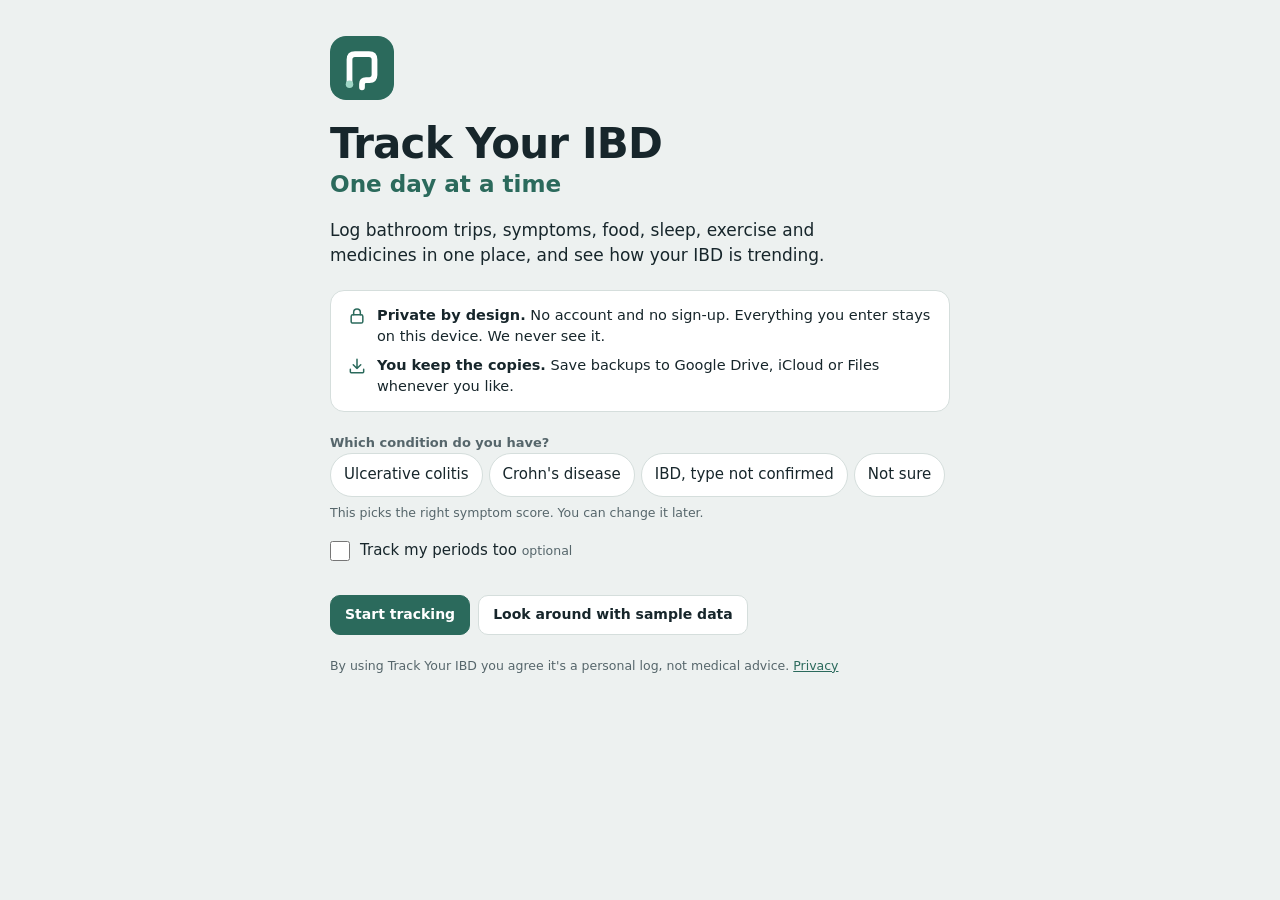
==== index.html @ 13ce5273 "Track Your IBD: private, local-only IBD tracking web app Log bathroom trips, symptoms, food (carbs, " ====
<!doctype html>
<html lang="en">
<head>
<meta charset="utf-8">
<meta name="viewport" content="width=device-width, initial-scale=1, viewport-fit=cover">
<title>Track Your IBD</title>
<meta name="description" content="Track your IBD: symptoms, bathroom trips, food, sleep, exercise and medicines. Free, no sign-up, and your data stays on your device.">
<meta name="theme-color" content="#EDF1F0" media="(prefers-color-scheme: light)">
<meta name="theme-color" content="#0E1517" media="(prefers-color-scheme: dark)">
<meta name="apple-mobile-web-app-capable" content="yes">
<meta name="mobile-web-app-capable" content="yes">
<meta name="apple-mobile-web-app-title" content="Track Your IBD">
<link rel="manifest" href="manifest.webmanifest">
<link rel="icon" href="icons/icon.svg" type="image/svg+xml">
<link rel="icon" href="icons/favicon-32.png" sizes="32x32" type="image/png">
<link rel="apple-touch-icon" href="icons/apple-touch-icon.png">
<link rel="stylesheet" href="styles.css">
</head>
<body>

<svg width="0" height="0" style="position:absolute" aria-hidden="true">
  <symbol id="i-bm" viewBox="0 0 24 24"><rect x="5" y="3" width="6" height="6" rx="1"/><path d="M3.5 9h16c0 4-3.1 7-7 7H10c-3.6 0-6.5-3-6.5-7z"/><path d="M9 16l-.8 5h6.6l-.8-5"/></symbol>
  <symbol id="i-meal" viewBox="0 0 24 24"><path d="M3 11h18a9 9 0 0 1-18 0z"/><path d="M8 7.5c0-1.5 1-1.5 1-3M12 7.5c0-1.5 1-1.5 1-3M16 7.5c0-1.5 1-1.5 1-3"/></symbol>
  <symbol id="i-dose" viewBox="0 0 24 24"><rect x="2.5" y="8" width="19" height="8" rx="4" transform="rotate(-45 12 12)"/><path d="M9.2 9.2l5.6 5.6"/></symbol>
  <symbol id="i-sleep" viewBox="0 0 24 24"><path d="M20 14.5A8 8 0 1 1 9.5 4 6.5 6.5 0 0 0 20 14.5z"/></symbol>
  <symbol id="i-ex" viewBox="0 0 24 24"><path d="M3 12h4l2.5-6 5 12 2.5-6h4"/></symbol>
  <symbol id="i-checkin" viewBox="0 0 24 24"><rect x="5" y="4" width="14" height="17" rx="2"/><path d="M9 4V3h6v1"/><path d="M9 12.5l2 2 4-4.5"/></symbol>
  <symbol id="i-nap" viewBox="0 0 24 24"><path d="M20 14.5A8 8 0 1 1 9.5 4 6.5 6.5 0 0 0 20 14.5z"/></symbol>
  <symbol id="i-water" viewBox="0 0 24 24"><path d="M12 3s6 6.3 6 11a6 6 0 0 1-12 0c0-4.7 6-11 6-11z"/></symbol>
  <symbol id="i-today" viewBox="0 0 24 24"><circle cx="12" cy="12" r="4"/><path d="M12 2v2M12 20v2M4.9 4.9l1.4 1.4M17.7 17.7l1.4 1.4M2 12h2M20 12h2M4.9 19.1l1.4-1.4M17.7 6.3l1.4-1.4"/></symbol>
  <symbol id="i-cal" viewBox="0 0 24 24"><rect x="3.5" y="5" width="17" height="15.5" rx="2"/><path d="M3.5 10h17M8 3v4M16 3v4"/></symbol>
  <symbol id="i-more" viewBox="0 0 24 24"><path d="M4 7h10M18 7h2M4 17h4M12 17h8"/><circle cx="16" cy="7" r="2"/><circle cx="10" cy="17" r="2"/></symbol>
  <symbol id="i-left" viewBox="0 0 24 24"><path d="M15 5l-7 7 7 7"/></symbol>
  <symbol id="i-right" viewBox="0 0 24 24"><path d="M9 5l7 7-7 7"/></symbol>
  <symbol id="i-plus" viewBox="0 0 24 24"><path d="M12 5v14M5 12h14"/></symbol>
  <symbol id="i-minus" viewBox="0 0 24 24"><path d="M5 12h14"/></symbol>
  <symbol id="i-x" viewBox="0 0 24 24"><path d="M6 6l12 12M18 6L6 18"/></symbol>
  <symbol id="i-ok" viewBox="0 0 24 24"><path d="M5 12.5l4.5 4.5L19 7.5"/></symbol>
  <symbol id="i-trend" viewBox="0 0 24 24"><path d="M3 20h18"/><path d="M4 16l5-6 4 3 7-8"/><path d="M15 5h5v5"/></symbol>
  <symbol id="i-lock" viewBox="0 0 24 24"><rect x="5" y="10.5" width="14" height="10" rx="2"/><path d="M8 10.5V7.5a4 4 0 0 1 8 0v3"/></symbol>
  <symbol id="i-save" viewBox="0 0 24 24"><path d="M12 4v11M7.5 10.5L12 15l4.5-4.5"/><path d="M4 16v3a1 1 0 0 0 1 1h14a1 1 0 0 0 1-1v-3"/></symbol>
  <symbol id="i-period" viewBox="0 0 24 24"><path d="M12 3s6 6.3 6 11a6 6 0 0 1-12 0c0-4.7 6-11 6-11z"/><path d="M9 14.5a3 3 0 0 0 3 3"/></symbol>
  <symbol id="i-dots" viewBox="0 0 24 24"><circle cx="5" cy="12" r="1.4" fill="currentColor"/><circle cx="12" cy="12" r="1.4" fill="currentColor"/><circle cx="19" cy="12" r="1.4" fill="currentColor"/></symbol>
</svg>

<div class="app">
  <nav class="nav" id="nav" aria-label="Sections">
    <div class="brand">Track Your IBD<small>Symptoms, food, sleep &amp; meds</small></div>
    <button type="button" data-act="tab" data-tab="today"><svg class="ic" aria-hidden="true"><use href="#i-today"/></svg>Today</button>
    <button type="button" data-act="tab" data-tab="trends"><svg class="ic" aria-hidden="true"><use href="#i-trend"/></svg>Trends</button>
    <button type="button" data-act="tab" data-tab="history"><svg class="ic" aria-hidden="true"><use href="#i-cal"/></svg>History</button>
    <button type="button" data-act="tab" data-tab="meds"><svg class="ic" aria-hidden="true"><use href="#i-dose"/></svg>Meds</button>
    <button type="button" data-act="tab" data-tab="more"><svg class="ic" aria-hidden="true"><use href="#i-more"/></svg>More</button>
  </nav>
  <main id="main"><p class="loading">Loading…</p></main>
</div>
<div id="sheet" hidden></div>
<div id="toast" role="status" aria-live="polite" hidden></div>
<div id="tip" hidden></div>
<script src="app.js"></script>
</body>
</html>
---- styles.css ----
*, *::before, *::after { box-sizing: border-box; }
[hidden] { display: none !important; }
:root {
  --bg: #EDF1F0;
  --surface: #FFFFFF;
  --surface-2: #F4F7F6;
  --ink: #17262B;
  --muted: #56666B;
  --line: #D5DEDC;
  --accent: #2B6A5C;
  --accent-ink: #FFFFFF;
  --accent-soft: #DCEBE6;
  --blood: #B3372F;
  --blood-soft: #F7E0DC;
  --warn: #8F5B0E;
  --warn-soft: #F6E7CC;
  --good: #2A6F45;
  --good-soft: #DCEEE2;
  --c-bm: #8A5A3C;
  --c-meal: #A86F12;
  --c-med: #2B6A5C;
  --c-sleep: #4A4E8C;
  --c-ex: #2F6F9C;
  --c-check: #7A4E86;
  --c-water: #2F6F9C;
  --night-soft: #E4E5F3;
  --lvl-0: #E8A597; --lvl-ink-0: #17262B;
  --lvl-1: #D6705F; --lvl-ink-1: #17262B;
  --lvl-2: #B8453F; --lvl-ink-2: #FFFFFF;
  --lvl-3: #86262F; --lvl-ink-3: #FFFFFF;
  --scrim: rgba(12, 22, 25, .45);
  --shadow: 0 1px 2px rgba(23, 38, 43, .06), 0 10px 30px rgba(23, 38, 43, .12);
  --font-ui: system-ui, -apple-system, "Segoe UI", Roboto, "Helvetica Neue", Arial, sans-serif;
  --font-display: ui-rounded, "SF Pro Rounded", system-ui, -apple-system, "Segoe UI", Roboto, sans-serif;
  --font-mono: ui-monospace, "SF Mono", Menlo, "Roboto Mono", Consolas, monospace;
  --gutter: 16px;
}
@media (prefers-color-scheme: dark) {
  :root:not([data-theme="light"]) {
    color-scheme: dark;
    --bg: #0E1517; --surface: #152025; --surface-2: #1B282D; --ink: #E3EBEA; --muted: #97A8AA; --line: #273A3F;
    --accent: #74C3AE; --accent-ink: #0E1517; --accent-soft: #1C3832;
    --blood: #EE8579; --blood-soft: #3A2224; --warn: #E6B062; --warn-soft: #3A2E1A; --good: #7CC795; --good-soft: #1C3326;
    --c-bm: #D29C78; --c-meal: #E2B25A; --c-med: #74C3AE; --c-sleep: #A5A9EC; --c-ex: #7DB9E0; --c-check: #C79ED3; --c-water: #7DB9E0;
    --night-soft: #23263F;
    --lvl-0: #824046; --lvl-ink-0: #FFFFFF; --lvl-1: #AE4F4E; --lvl-ink-1: #FFFFFF;
    --lvl-2: #DB6D60; --lvl-ink-2: #10191C; --lvl-3: #F7A38D; --lvl-ink-3: #10191C;
    --scrim: rgba(0, 0, 0, .6);
    --shadow: 0 1px 2px rgba(0, 0, 0, .3), 0 12px 32px rgba(0, 0, 0, .45);
  }
}
:root[data-theme="dark"] {
  color-scheme: dark;
  --bg: #0E1517; --surface: #152025; --surface-2: #1B282D; --ink: #E3EBEA; --muted: #97A8AA; --line: #273A3F;
  --accent: #74C3AE; --accent-ink: #0E1517; --accent-soft: #1C3832;
  --blood: #EE8579; --blood-soft: #3A2224; --warn: #E6B062; --warn-soft: #3A2E1A; --good: #7CC795; --good-soft: #1C3326;
  --c-bm: #D29C78; --c-meal: #E2B25A; --c-med: #74C3AE; --c-sleep: #A5A9EC; --c-ex: #7DB9E0; --c-check: #C79ED3; --c-water: #7DB9E0;
  --night-soft: #23263F;
  --lvl-0: #824046; --lvl-ink-0: #FFFFFF; --lvl-1: #AE4F4E; --lvl-ink-1: #FFFFFF;
  --lvl-2: #DB6D60; --lvl-ink-2: #10191C; --lvl-3: #F7A38D; --lvl-ink-3: #10191C;
  --scrim: rgba(0, 0, 0, .6);
  --shadow: 0 1px 2px rgba(0, 0, 0, .3), 0 12px 32px rgba(0, 0, 0, .45);
}

html { -webkit-text-size-adjust: 100%; }
body { margin: 0; padding-top: env(safe-area-inset-top, 0px); background: var(--bg); color: var(--ink); font-family: var(--font-ui); font-size: 15px; line-height: 1.45; -webkit-font-smoothing: antialiased; }
body.sheet-open { overflow: hidden; }
button, input, select, textarea { font: inherit; color: inherit; }
button { cursor: pointer; }
h1, h2, h3 { margin: 0; text-wrap: balance; }
p { margin: 0; }
:focus-visible { outline: 2px solid var(--accent); outline-offset: 2px; }
.ic { width: 20px; height: 20px; flex: none; stroke: currentColor; fill: none; stroke-width: 1.8; stroke-linecap: round; stroke-linejoin: round; }
.muted { color: var(--muted); }
.mono { font-family: var(--font-mono); font-variant-numeric: tabular-nums; }
.grow { flex: 1; min-width: 0; }
.eyebrow { display: block; font-size: 11.5px; font-weight: 700; letter-spacing: .08em; text-transform: uppercase; color: var(--muted); }
.empty { color: var(--muted); }

/* shell */
.app { display: grid; min-height: 100%; }
.nav { position: fixed; left: 0; right: 0; bottom: 0; z-index: 30; display: grid; grid-template-columns: repeat(4, 1fr); gap: 4px; background: var(--surface); border-top: 1px solid var(--line); padding: 6px 8px calc(6px + env(safe-area-inset-bottom, 0px)); }
.nav .brand { display: none; }
.nav button { display: flex; flex-direction: column; align-items: center; gap: 2px; padding: 6px 4px; border: 0; background: none; color: var(--muted); font-size: 12px; font-weight: 600; border-radius: 10px; }
.nav button[aria-current="page"] { color: var(--accent); }
.nav button .ic { width: 22px; height: 22px; }
main { width: 100%; max-width: 1180px; margin-inline: auto; padding-inline: var(--gutter); padding-block: 0 120px; min-width: 0; }
@media (min-width: 960px) {
  :root { --gutter: 32px; }
  .app { grid-template-columns: 228px minmax(0, 1fr); }
  .nav { position: sticky; top: 0; left: auto; right: auto; bottom: auto; align-self: start; height: 100vh; height: 100dvh; display: flex; flex-direction: column; gap: 4px; padding: 22px 14px; border-top: 0; border-right: 1px solid var(--line); }
  .nav .brand { display: block; font-family: var(--font-display); font-size: 21px; font-weight: 700; letter-spacing: -.01em; padding: 0 12px 18px; }
  .nav .brand small { display: block; font-family: var(--font-ui); font-size: 12.5px; font-weight: 500; color: var(--muted); letter-spacing: 0; }
  .nav button { flex-direction: row; gap: 12px; font-size: 15px; padding: 10px 12px; justify-content: flex-start; color: var(--ink); }
  .nav button[aria-current="page"] { background: var(--accent-soft); color: var(--ink); }
  .nav button[aria-current="page"] .ic { color: var(--accent); }
  main { padding-block: 0 56px; }
}

/* day bar */
.daybar { position: sticky; top: env(safe-area-inset-top, 0px); z-index: 20; display: flex; align-items: center; gap: 6px; margin-inline: calc(-1 * var(--gutter)); padding: 10px var(--gutter); background: var(--bg); }
.daybar .title { flex: 1; min-width: 0; text-align: center; }
.daybar h1 { font-family: var(--font-display); font-size: clamp(19px, 5vw, 26px); font-weight: 700; letter-spacing: -.015em; line-height: 1.15; }
.pagehead { display: flex; align-items: center; gap: 12px; flex-wrap: wrap; padding-block: 16px 12px; }
.pagehead h1 { font-family: var(--font-display); font-size: clamp(22px, 5vw, 28px); font-weight: 700; letter-spacing: -.015em; flex: 1; }
.sync { display: inline-flex; align-items: center; gap: 6px; font-size: 12px; font-weight: 600; color: var(--muted); white-space: nowrap; }
.sync::before { content: ""; width: 8px; height: 8px; border-radius: 50%; background: var(--good); }
.sync.saving::before { background: var(--warn); }
.sync.local::before, .sync.sample::before { background: var(--c-sleep); }
.sync.off::before { background: var(--blood); }

/* buttons */
.btn { display: inline-flex; align-items: center; justify-content: center; gap: 6px; min-height: 40px; padding: 8px 14px; border-radius: 10px; border: 1px solid var(--line); background: var(--surface); font-weight: 600; font-size: 14px; white-space: nowrap; text-decoration: none; }
.btn:hover { border-color: var(--muted); }
.btn.primary { background: var(--accent); border-color: var(--accent); color: var(--accent-ink); }
.btn.primary:hover { filter: brightness(1.06); }
.btn.small { min-height: 32px; padding: 4px 12px; font-size: 13px; border-radius: 8px; }
.btn.ghost { background: transparent; }
.btn.danger { color: var(--blood); }
.btn.armed { background: var(--blood); border-color: var(--blood); color: #fff; }
.btn .ic { width: 18px; height: 18px; }
.icon-btn { display: inline-grid; place-items: center; width: 40px; height: 40px; flex: none; border-radius: 10px; border: 1px solid transparent; background: transparent; color: var(--ink); }
.icon-btn:hover { background: var(--surface-2); }
.icon-btn:disabled { opacity: .3; cursor: default; background: transparent; }
.icon-btn.bordered { border-color: var(--line); background: var(--surface); }
.icon-btn.small { width: 32px; height: 32px; }
.btns { display: flex; gap: 8px; flex-wrap: wrap; align-items: center; }

/* banners */
.banner { display: flex; align-items: center; gap: 10px 14px; flex-wrap: wrap; padding: 10px 14px; border-radius: 12px; background: var(--night-soft); font-size: 14px; margin-block: 4px 8px; }
.banner.warn { background: var(--warn-soft); }
.banner p { flex: 1; min-width: 200px; }

/* today layout */
.today { display: grid; gap: 16px; padding-top: 4px; }
.col { display: grid; gap: 16px; min-width: 0; align-content: start; }
@media (min-width: 1100px) { .today { grid-template-columns: minmax(0, 1fr) minmax(0, 1fr); align-items: start; gap: 20px; } }
.card { background: var(--surface); border: 1px solid var(--line); border-radius: 16px; padding: 14px 16px; min-width: 0; }
.card-head { display: flex; flex-wrap: wrap; align-items: baseline; justify-content: space-between; gap: 2px 12px; margin-bottom: 10px; }
.card h2, .section-title { font-family: var(--font-display); font-size: 18px; font-weight: 650; letter-spacing: -.01em; }
.card-foot { display: flex; gap: 8px; flex-wrap: wrap; margin-top: 10px; }

/* activity */
.activity { background: var(--surface); border: 1px solid var(--line); border-radius: 16px; padding: 16px; }
.act-top { display: flex; align-items: flex-end; justify-content: space-between; gap: 8px 16px; flex-wrap: wrap; }
.act-row { display: flex; align-items: center; gap: 12px; margin-top: 4px; }
.act-score { font-family: var(--font-display); font-size: 46px; font-weight: 700; line-height: 1; font-variant-numeric: tabular-nums; letter-spacing: -.02em; }
.act-scale { font-size: 13px; color: var(--muted); }
.act-note { font-size: 13px; color: var(--muted); max-width: 30ch; }
.act-empty { margin-top: 6px; color: var(--muted); max-width: 46ch; }
.band { display: inline-flex; align-items: center; padding: 3px 10px; border-radius: 999px; font-size: 13px; font-weight: 700; }
.b0 { background: var(--lvl-0); color: var(--lvl-ink-0); }
.b1 { background: var(--lvl-1); color: var(--lvl-ink-1); }
.b2 { background: var(--lvl-2); color: var(--lvl-ink-2); }
.b3 { background: var(--lvl-3); color: var(--lvl-ink-3); }
.gauge { position: relative; display: flex; gap: 2px; height: 8px; margin-top: 16px; }
.gauge span { border-radius: 4px; }
.gauge .g0 { background: var(--lvl-0); } .gauge .g1 { background: var(--lvl-1); } .gauge .g2 { background: var(--lvl-2); } .gauge .g3 { background: var(--lvl-3); }
.gauge .mark { position: absolute; top: -5px; width: 4px; height: 18px; border-radius: 2px; background: var(--ink); box-shadow: 0 0 0 2px var(--surface); }
.gauge-l { display: flex; gap: 2px; margin-top: 6px; font-size: 11.5px; color: var(--muted); }
.gauge-l span { min-width: 0; overflow: hidden; text-overflow: ellipsis; white-space: nowrap; }
.facts { display: flex; flex-wrap: wrap; gap: 6px; margin-top: 12px; }
.fact { display: inline-flex; align-items: center; gap: 5px; font-size: 13px; padding: 3px 10px; border-radius: 999px; background: var(--surface-2); border: 1px solid var(--line); }
.fact.blood { color: var(--blood); background: var(--blood-soft); border-color: transparent; font-weight: 600; }
.fact.warn { color: var(--warn); background: var(--warn-soft); border-color: transparent; }

/* quick log */
.quick { display: grid; grid-template-columns: repeat(3, minmax(0, 1fr)); gap: 10px; }
.qbtn { display: flex; flex-direction: column; align-items: flex-start; gap: 4px; padding: 12px; min-height: 88px; min-width: 0; background: var(--surface); border: 1px solid var(--line); border-radius: 14px; text-align: left; }
.qbtn:hover { border-color: var(--k); }
.qbtn .ic { width: 24px; height: 24px; color: var(--k); margin-bottom: 4px; }
.qbtn strong { font-size: 15px; line-height: 1.2; }
.qbtn small { color: var(--muted); font-size: 12.5px; line-height: 1.25; }
.k-bm { --k: var(--c-bm); } .k-meal { --k: var(--c-meal); } .k-dose { --k: var(--c-med); } .k-sleep { --k: var(--c-sleep); } .k-ex { --k: var(--c-ex); } .k-checkin { --k: var(--c-check); } .k-nap { --k: var(--c-sleep); } .k-water { --k: var(--c-water); }

/* water */
.water-row { display: flex; align-items: center; gap: 12px; }
.water-row > .ic { width: 26px; height: 26px; color: var(--c-water); }
.pips { display: flex; flex-wrap: wrap; gap: 4px; margin-top: 6px; }
.pips i { width: 16px; height: 8px; border-radius: 4px; background: var(--surface-2); border: 1px solid var(--line); }
.pips i.on { background: var(--c-water); border-color: var(--c-water); }

/* doses */
.slot { border-top: 1px solid var(--line); padding-block: 10px; }
.slot:first-of-type { border-top: 0; padding-top: 0; }
.slot-head { display: flex; align-items: center; justify-content: space-between; gap: 8px; margin-bottom: 4px; min-height: 32px; }
.slot-time { font-family: var(--font-mono); font-size: 13px; font-weight: 600; color: var(--muted); }
.slot-time.late { color: var(--warn); }
.dose-list { list-style: none; margin: 0; padding: 0; display: grid; gap: 2px; }
.dose-row { display: flex; align-items: center; gap: 10px; padding-block: 6px; }
.dose-main { flex: 1; min-width: 0; display: flex; flex-direction: column; }
.dose-name { font-weight: 600; }
.dose-amt, .dose-note { font-size: 13px; color: var(--muted); }
.dose-note { font-style: italic; }
.dose-act { display: flex; align-items: center; gap: 4px; flex: none; }
.kind { font-size: 10.5px; font-weight: 700; letter-spacing: .06em; text-transform: uppercase; color: var(--muted); border: 1px solid var(--line); border-radius: 6px; padding: 1px 5px; margin-left: 4px; vertical-align: 2px; }
.status { display: inline-flex; align-items: center; gap: 4px; padding: 5px 10px; border-radius: 999px; font-size: 13px; font-weight: 600; border: 0; background: var(--good-soft); color: var(--good); font-family: var(--font-ui); }
.status .ic { width: 15px; height: 15px; stroke-width: 2.4; }
.status.skipped { background: var(--surface-2); color: var(--muted); }
.extra-doses { border-top: 1px solid var(--line); padding-top: 10px; margin-top: 4px; }

/* sleep */
.sleep-stats { display: grid; grid-template-columns: repeat(4, minmax(0, 1fr)); gap: 10px; }
.sleep-stats div { min-width: 0; }
.sleep-stats .lbl { display: block; }
.sleep-stats b { display: block; font-family: var(--font-display); font-size: 20px; font-weight: 700; line-height: 1.2; font-variant-numeric: tabular-nums; }
.sleep-stats b.mono { font-family: var(--font-mono); font-size: 14px; font-weight: 600; padding-top: 4px; }
.sleep-stats small { font-size: 12px; color: var(--muted); }
@media (max-width: 520px) { .sleep-stats { grid-template-columns: repeat(2, minmax(0, 1fr)); } }
.sleep-pend { display: flex; align-items: center; justify-content: space-between; gap: 12px; flex-wrap: wrap; padding: 12px 14px; border-radius: 12px; background: var(--night-soft); }
.tonight { display: flex; align-items: center; justify-content: space-between; gap: 10px; flex-wrap: wrap; margin-top: 12px; padding-top: 12px; border-top: 1px solid var(--line); font-size: 14px; }
.tonight span { display: inline-flex; align-items: center; gap: 8px; }
.naps { display: flex; flex-wrap: wrap; gap: 6px; margin-top: 10px; align-items: center; }

/* timeline */
.tl { list-style: none; margin: 0; padding: 0; position: relative; }
.tl::before { content: ""; position: absolute; left: 91px; top: 14px; bottom: 14px; width: 2px; background: var(--line); border-radius: 1px; }
.tl-item { position: relative; display: grid; grid-template-columns: 74px 12px minmax(0, 1fr); gap: 10px; align-items: start; width: 100%; padding: 9px 6px; border: 0; background: none; text-align: left; border-radius: 10px; }
.tl-item:hover { background: var(--surface-2); }
.tl-item time { font-family: var(--font-mono); font-size: 13px; color: var(--muted); padding-top: 1px; font-variant-numeric: tabular-nums; white-space: nowrap; }
.tl-dot { width: 12px; height: 12px; border-radius: 50%; background: var(--k); margin-top: 4px; box-shadow: 0 0 0 3px var(--surface); }
.tl-main { min-width: 0; }
.tl-main strong { display: block; font-weight: 600; }
.tl-sub { display: block; font-size: 13px; color: var(--muted); overflow-wrap: anywhere; }
.tl-sub .bl { color: var(--blood); font-weight: 600; }

/* sheets */
#sheet { position: fixed; inset: 0; z-index: 50; display: grid; align-items: end; }
.scrim { position: absolute; inset: 0; background: var(--scrim); }
.sheet { position: relative; display: flex; flex-direction: column; width: 100%; max-height: 92vh; max-height: 92dvh; background: var(--surface); border-radius: 20px 20px 0 0; box-shadow: var(--shadow); outline: none; animation: sheet-up .2s ease-out; }
@keyframes sheet-up { from { transform: translateY(16px); opacity: .6; } to { transform: none; opacity: 1; } }
.sheet-head { display: flex; align-items: center; justify-content: space-between; gap: 12px; padding: 14px 12px 6px 18px; }
.sheet-head h2 { font-family: var(--font-display); font-size: 20px; font-weight: 700; letter-spacing: -.01em; }
.sheet-body { overflow: auto; overscroll-behavior: contain; padding: 6px 18px 18px; display: grid; gap: 18px; }
.sheet-foot { display: flex; align-items: center; gap: 8px; padding: 12px 18px calc(12px + env(safe-area-inset-bottom, 0px)); border-top: 1px solid var(--line); }
@media (min-width: 700px) {
  #sheet { align-items: center; justify-items: center; padding: 24px; }
  .sheet { width: min(620px, 100%); max-height: 88vh; border-radius: 20px; }
}
@media (prefers-reduced-motion: reduce) { .sheet { animation: none; } * { scroll-behavior: auto !important; } }

/* form controls */
.field { display: grid; gap: 7px; border: 0; margin: 0; padding: 0; min-width: 0; }
.lbl { font-size: 13px; font-weight: 600; color: var(--muted); padding: 0; }
.lbl .hint { font-weight: 400; }
.hint { font-size: 12.5px; color: var(--muted); }
input[type="text"], input[type="number"], input[type="time"], input[type="date"], select, textarea { width: 100%; min-width: 0; min-height: 44px; padding: 8px 12px; border: 1px solid var(--line); border-radius: 10px; background: var(--surface-2); font-size: 16px; }
input:focus, select:focus, textarea:focus { outline: 2px solid var(--accent); outline-offset: 0; border-color: var(--accent); }
.row2 { display: grid; grid-template-columns: repeat(2, minmax(0, 1fr)); gap: 12px; align-items: end; }
.row3 { display: grid; grid-template-columns: repeat(3, minmax(0, 1fr)); gap: 12px; align-items: end; }
@media (max-width: 460px) { .row3 { grid-template-columns: repeat(2, minmax(0, 1fr)); } }
.inline { display: flex; gap: 8px; }
.seg, .chips { display: flex; flex-wrap: wrap; gap: 6px; }
.seg label, .chips label, .bristol label { position: relative; }
.seg input, .chips input, .bristol input { position: absolute; opacity: 0; width: 1px; height: 1px; pointer-events: none; }
.seg span, .chips span { display: inline-flex; align-items: center; min-height: 38px; padding: 6px 13px; border-radius: 999px; border: 1px solid var(--line); background: var(--surface); font-size: 14px; cursor: pointer; user-select: none; }
.seg label:hover span, .chips label:hover span { border-color: var(--muted); }
.seg input:checked + span { background: var(--accent); border-color: var(--accent); color: var(--accent-ink); font-weight: 600; }
.chips input:checked + span { background: var(--accent-soft); border-color: var(--accent); font-weight: 600; }
.seg.blood label:not(:first-child) input:checked + span { background: var(--blood); border-color: var(--blood); color: #fff; }
.seg input:focus-visible + span, .chips input:focus-visible + span, .bristol input:focus-visible + span { outline: 2px solid var(--accent); outline-offset: 2px; }
.bristol { display: grid; grid-template-columns: repeat(auto-fill, minmax(84px, 1fr)); gap: 6px; }
.bristol span { display: flex; flex-direction: column; gap: 2px; height: 100%; min-height: 66px; padding: 7px 9px; border: 1px solid var(--line); border-radius: 10px; cursor: pointer; }
.bristol b { font-family: var(--font-display); font-size: 20px; line-height: 1.1; }
.bristol small { font-size: 11.5px; color: var(--muted); line-height: 1.25; }
.bristol input:checked + span { border-color: var(--accent); background: var(--accent-soft); box-shadow: inset 0 0 0 1px var(--accent); }
.toggle { display: flex; align-items: center; gap: 10px; min-height: 44px; cursor: pointer; }
.toggle input { width: 20px; height: 20px; accent-color: var(--accent); flex: none; margin: 0; }
.range { display: flex; align-items: center; gap: 12px; }
.range input { flex: 1; accent-color: var(--accent); min-width: 0; }
.range output { font-family: var(--font-mono); font-weight: 600; min-width: 2.5ch; text-align: right; }
.calc { background: var(--surface-2); border-radius: 10px; padding: 10px 12px; font-size: 14px; }
.calc:empty { display: none; }
.time-row { display: flex; gap: 6px; align-items: center; }
.times { display: grid; gap: 6px; }
.chip-btn { display: inline-flex; align-items: center; min-height: 34px; padding: 5px 12px; border-radius: 999px; border: 1px dashed var(--muted); background: transparent; font-size: 13.5px; }
.chip-btn:hover { border-style: solid; border-color: var(--accent); }
.presets, .favs { display: flex; flex-wrap: wrap; gap: 6px; }
.info-chips { display: flex; flex-wrap: wrap; gap: 6px; }
.sub-note { background: var(--warn-soft); color: var(--ink); padding: 8px 12px; border-radius: 10px; font-size: 13.5px; }

/* history */
.cal-wrap { display: grid; gap: 14px; }
.cal-head { display: flex; align-items: center; gap: 8px; }
.cal-head h2 { flex: 1; text-align: center; font-family: var(--font-display); font-size: 20px; font-weight: 700; }
.cal { display: grid; grid-template-columns: repeat(7, minmax(0, 1fr)); gap: 5px; }
.cal-wd { font-size: 11.5px; text-align: center; color: var(--muted); font-weight: 700; letter-spacing: .04em; }
.cal-cell { position: relative; aspect-ratio: 1 / 1; max-width: 100%; min-width: 0; display: flex; flex-direction: column; justify-content: space-between; align-items: flex-start; padding: 5px 7px; border-radius: 10px; border: 1px solid var(--line); background: var(--surface); color: var(--ink); font-variant-numeric: tabular-nums; }
.cal-cell:hover { border-color: var(--muted); }
.cal-cell.lv0 { background: var(--lvl-0); border-color: transparent; color: var(--lvl-ink-0); }
.cal-cell.lv1 { background: var(--lvl-1); border-color: transparent; color: var(--lvl-ink-1); }
.cal-cell.lv2 { background: var(--lvl-2); border-color: transparent; color: var(--lvl-ink-2); }
.cal-cell.lv3 { background: var(--lvl-3); border-color: transparent; color: var(--lvl-ink-3); }
.cal-cell.is-today { box-shadow: 0 0 0 2px var(--bg), 0 0 0 4px var(--ink); }
.cal-cell.future { opacity: .4; cursor: default; }
.cal-cell.pad { visibility: hidden; }
.cal-d { font-size: 12px; font-weight: 600; }
.cal-s { align-self: flex-end; font-family: var(--font-display); font-size: clamp(15px, 3.4vw, 20px); font-weight: 700; line-height: 1; }
.cal-blood { position: absolute; top: 6px; right: 6px; width: 8px; height: 8px; border-radius: 50%; background: var(--blood); box-shadow: 0 0 0 2px var(--surface); }
.legend { display: flex; flex-wrap: wrap; gap: 8px 14px; font-size: 12.5px; color: var(--muted); align-items: center; }
.legend span { display: inline-flex; align-items: center; gap: 6px; }
.legend i { width: 14px; height: 14px; border-radius: 4px; border: 1px solid var(--line); background: var(--surface); }
.legend i.l0 { background: var(--lvl-0); border: 0; } .legend i.l1 { background: var(--lvl-1); border: 0; } .legend i.l2 { background: var(--lvl-2); border: 0; } .legend i.l3 { background: var(--lvl-3); border: 0; }
.legend i.dot { width: 8px; height: 8px; border-radius: 50%; background: var(--blood); border: 0; }
.hist { display: grid; gap: 18px; }
@media (min-width: 1100px) { .hist { grid-template-columns: minmax(0, 1.15fr) minmax(0, 1fr); align-items: start; } }
.stats { display: grid; grid-template-columns: repeat(auto-fit, minmax(140px, 1fr)); gap: 16px 12px; }
.stat .lbl { display: block; }
.stat b { display: block; font-family: var(--font-display); font-size: 24px; font-weight: 700; line-height: 1.2; font-variant-numeric: tabular-nums; }
.stat small { font-size: 12.5px; color: var(--muted); }
details.about { font-size: 14px; }
details.about summary { cursor: pointer; font-weight: 600; }
details.about table { border-collapse: collapse; margin-top: 10px; font-size: 13px; width: 100%; }
details.about td, details.about th { text-align: left; padding: 5px 8px 5px 0; border-bottom: 1px solid var(--line); vertical-align: top; }
.tbl-wrap { overflow-x: auto; }

/* meds */
.med-grid { display: grid; grid-template-columns: repeat(auto-fill, minmax(min(100%, 320px), 1fr)); gap: 12px; }
.med-card { display: flex; flex-direction: column; gap: 8px; background: var(--surface); border: 1px solid var(--line); border-radius: 16px; padding: 14px 16px; min-width: 0; }
.med-card header { display: flex; align-items: baseline; justify-content: space-between; gap: 10px; }
.med-card h3 { font-size: 17px; font-weight: 700; }
.med-card .tag { font-size: 12px; color: var(--muted); white-space: nowrap; }
.med-line { font-size: 14px; }
.med-line.sub { color: var(--muted); font-size: 13px; }
.med-card footer { display: flex; gap: 6px; flex-wrap: wrap; margin-top: 4px; }
.strip { display: flex; gap: 3px; align-items: center; }
.strip i { width: 14px; height: 14px; border-radius: 4px; background: var(--surface-2); border: 1px solid var(--line); }
.strip i.full { background: var(--accent); border-color: var(--accent); }
.strip i.part { background: linear-gradient(to top, var(--accent) 50%, var(--surface-2) 50%); border-color: var(--accent); }
.strip i.miss { background: var(--warn-soft); border-color: var(--warn); }
.strip i.pend { border: 1.5px dashed var(--accent); background: transparent; }
.strip i.none { opacity: .35; }
.adh { display: flex; align-items: center; gap: 10px; flex-wrap: wrap; font-size: 13px; color: var(--muted); }
.adh b { color: var(--ink); font-variant-numeric: tabular-nums; }
.pill-warn { display: inline-flex; align-items: center; gap: 6px; font-size: 13px; font-weight: 600; color: var(--warn); background: var(--warn-soft); border-radius: 8px; padding: 3px 8px; }
.group-title { font-family: var(--font-display); font-size: 17px; font-weight: 650; margin: 22px 0 10px; }
.stopped-list { list-style: none; margin: 10px 0 0; padding: 0; display: grid; gap: 6px; }
.stopped-list li { display: flex; align-items: center; justify-content: space-between; gap: 10px; padding: 8px 12px; background: var(--surface); border: 1px solid var(--line); border-radius: 10px; }

/* more */
.more { display: grid; gap: 16px; max-width: 760px; }
.more .card p + p { margin-top: 8px; }
.fav-list { list-style: none; margin: 0; padding: 0; display: grid; gap: 4px; }
.fav-list li { display: flex; align-items: center; justify-content: space-between; gap: 10px; padding: 4px 0; border-bottom: 1px solid var(--line); }
.file-btn input { position: absolute; opacity: 0; width: 1px; height: 1px; }

/* toast + tooltip */
#toast { position: fixed; left: 50%; transform: translateX(-50%); bottom: calc(86px + env(safe-area-inset-bottom, 0px)); z-index: 60; display: flex; align-items: center; gap: 14px; max-width: calc(100% - 32px); width: max-content; padding: 10px 14px; border-radius: 12px; background: var(--ink); color: var(--bg); box-shadow: var(--shadow); font-size: 14px; }
#toast button { border: 0; background: none; color: var(--bg); font-weight: 700; text-decoration: underline; padding: 4px; }
@media (min-width: 960px) { #toast { bottom: 24px; left: calc(50% + 114px); } }
#tip { position: fixed; z-index: 70; pointer-events: none; max-width: 240px; padding: 7px 10px; border-radius: 8px; background: var(--ink); color: var(--bg); font-size: 12.5px; line-height: 1.4; white-space: pre-line; box-shadow: var(--shadow); }
.loading { padding: 60px 0; text-align: center; color: var(--muted); }

/* ---------- standalone additions ---------- */
:root {
  --s1: #2a78d6; --s2: #eb6834; --s3: #1baf7a;
  --bar-neutral: #9DB0B4;
  --grid: #E3E9E8;
}
@media (prefers-color-scheme: dark) {
  :root:not([data-theme="light"]) { --s1: #3987e5; --s2: #d95926; --s3: #199e70; --bar-neutral: #53676C; --grid: #22333A; }
}
:root[data-theme="dark"] { --s1: #3987e5; --s2: #d95926; --s3: #199e70; --bar-neutral: #53676C; --grid: #22333A; }

/* keeps scrolled content from showing under the phone's status bar */
body::before { content: ""; position: fixed; top: 0; left: 0; right: 0; height: env(safe-area-inset-top, 0px); background: var(--bg); z-index: 40; }
body.onboarding .nav { display: none; }
body.onboarding .app { grid-template-columns: minmax(0, 1fr); }
.nav { grid-template-columns: repeat(5, 1fr); }
.nav button { font-size: 11.5px; }

/* onboarding */
.welcome { max-width: 620px; margin: 0 auto; padding-block: 36px 40px; display: grid; gap: 22px; }
.welcome .mark { width: 64px; height: 64px; border-radius: 16px; }
.welcome h1 { font-family: var(--font-display); font-size: clamp(30px, 8vw, 42px); font-weight: 800; letter-spacing: -.02em; line-height: 1.05; }
.welcome h1 span { display: block; color: var(--accent); font-size: .55em; font-weight: 700; letter-spacing: 0; margin-top: 6px; }
.welcome .lead { font-size: 17px; max-width: 48ch; }
.promise { display: grid; gap: 8px; padding: 14px 16px; border-radius: 14px; background: var(--surface); border: 1px solid var(--line); font-size: 14.5px; }
.promise div { display: flex; gap: 10px; align-items: flex-start; }
.promise .ic { color: var(--accent); margin-top: 1px; }
.welcome .seg span { min-height: 44px; font-size: 15px; }
.welcome a { color: var(--accent); }

/* food card */
.macro-row { display: grid; grid-template-columns: repeat(3, minmax(0, 1fr)); gap: 10px; margin-top: 12px; padding-top: 12px; border-top: 1px solid var(--line); }
.macro { display: grid; gap: 4px; min-width: 0; }
.macro .lbl { display: flex; justify-content: space-between; }
.macro-bar { height: 6px; border-radius: 3px; background: var(--surface-2); border: 1px solid var(--line); overflow: hidden; }
.macro-bar i { display: block; height: 100%; border-radius: 3px; }
.macro-bar.c i { background: var(--s1); } .macro-bar.p i { background: var(--s2); } .macro-bar.f i { background: var(--s3); }
.seg.rate { display: grid; grid-template-columns: repeat(10, minmax(0, 1fr)); gap: 4px; }
.seg.rate label { display: block; min-width: 0; }
.seg.rate span { display: flex; width: 100%; justify-content: center; min-height: 38px; padding: 4px 0; border-radius: 8px; font-variant-numeric: tabular-nums; }
.rate-head { display: flex; justify-content: space-between; align-items: baseline; gap: 8px; }
.rate-head button { border: 0; background: none; color: var(--muted); font-size: 12.5px; text-decoration: underline; padding: 2px; }

/* trends */
.trends { display: grid; gap: 16px; }
@media (min-width: 1100px) { .trends .pair { display: grid; grid-template-columns: minmax(0, 1fr) minmax(0, 1fr); gap: 16px; align-items: start; } }
.trends .pair { display: grid; gap: 16px; }
.tiles { display: grid; grid-template-columns: repeat(auto-fit, minmax(150px, 1fr)); gap: 10px; }
.tile { background: var(--surface); border: 1px solid var(--line); border-radius: 14px; padding: 12px 14px; min-width: 0; }
.tile .lbl { display: block; }
.tile b { display: flex; align-items: center; gap: 8px; font-family: var(--font-display); font-size: 26px; font-weight: 700; line-height: 1.2; font-variant-numeric: tabular-nums; }
.tile small { font-size: 12.5px; color: var(--muted); }
.chart { width: 100%; min-height: 180px; position: relative; }
.chart svg { display: block; width: 100%; overflow: visible; }
.chart text { fill: var(--muted); font-family: var(--font-ui); font-size: 11px; font-variant-numeric: tabular-nums; }
.chart text.end-label { font-weight: 700; font-size: 11.5px; fill: var(--ink); }
.chart .gridline { stroke: var(--grid); stroke-width: 1; }
.chart .baseline { stroke: var(--line); stroke-width: 1; }
.chart .hit { fill: transparent; cursor: pointer; }
.chart .hit:hover { fill: var(--ink); fill-opacity: .05; }
.chart-legend { display: flex; flex-wrap: wrap; gap: 6px 14px; font-size: 12.5px; color: var(--muted); margin-top: 8px; }
.chart-legend span { display: inline-flex; align-items: center; gap: 6px; }
.chart-legend i { width: 12px; height: 12px; border-radius: 3px; }
.chart-legend i.line { height: 3px; border-radius: 2px; }
.chart-empty { display: grid; place-items: center; min-height: 140px; color: var(--muted); text-align: center; padding: 16px; }
.range-seg .seg span { min-height: 34px; }
.tbl { border-collapse: collapse; width: 100%; font-size: 13px; font-variant-numeric: tabular-nums; }
.tbl th, .tbl td { text-align: right; padding: 6px 8px; border-bottom: 1px solid var(--line); white-space: nowrap; }
.tbl th:first-child, .tbl td:first-child { text-align: left; }
.tbl th { color: var(--muted); font-weight: 600; font-size: 12px; }
.delta-up { color: var(--blood); font-weight: 700; }
.delta-down { color: var(--good); font-weight: 700; }

/* more */
.danger-zone { border-color: color-mix(in srgb, var(--blood) 40%, var(--line)); }
.steps { margin: 8px 0 0; padding-left: 20px; display: grid; gap: 4px; }
.backup-when { font-size: 13.5px; color: var(--muted); }
.segbtns { display: flex; flex-wrap: wrap; gap: 6px; }
.segbtns button { min-height: 34px; padding: 4px 12px; border-radius: 999px; border: 1px solid var(--line); background: var(--surface); font-size: 13.5px; }
.segbtns button[aria-pressed="true"] { background: var(--accent); border-color: var(--accent); color: var(--accent-ink); font-weight: 600; }

/* fibre + period */
:root { --s4: #eda100; --c-period: #B0417E; }
@media (prefers-color-scheme: dark) { :root:not([data-theme="light"]) { --s4: #c98500; --c-period: #E48DBB; } }
:root[data-theme="dark"] { --s4: #c98500; --c-period: #E48DBB; }
.macro-row { grid-template-columns: repeat(4, minmax(0, 1fr)); }
.macro-bar.fb i { background: var(--s4); }
.k-period { --k: var(--c-period); }
.fact.period { color: var(--c-period); background: color-mix(in srgb, var(--c-period) 14%, transparent); border-color: transparent; font-weight: 600; }
.cycle-row { display: flex; align-items: center; gap: 16px; }
.cycle-day b { display: block; font-family: var(--font-display); font-size: 34px; font-weight: 700; line-height: 1.1; font-variant-numeric: tabular-nums; color: var(--c-period); }
.cal-period { position: absolute; left: 7px; bottom: 5px; width: 36%; height: 4px; border-radius: 2px; background: var(--c-period); box-shadow: 0 0 0 1.5px var(--surface); }
.legend i.period { width: 14px; height: 4px; border-radius: 2px; border: 0; background: var(--c-period); }
.chart-legend i.period-swatch { background: var(--c-period); opacity: .45; }
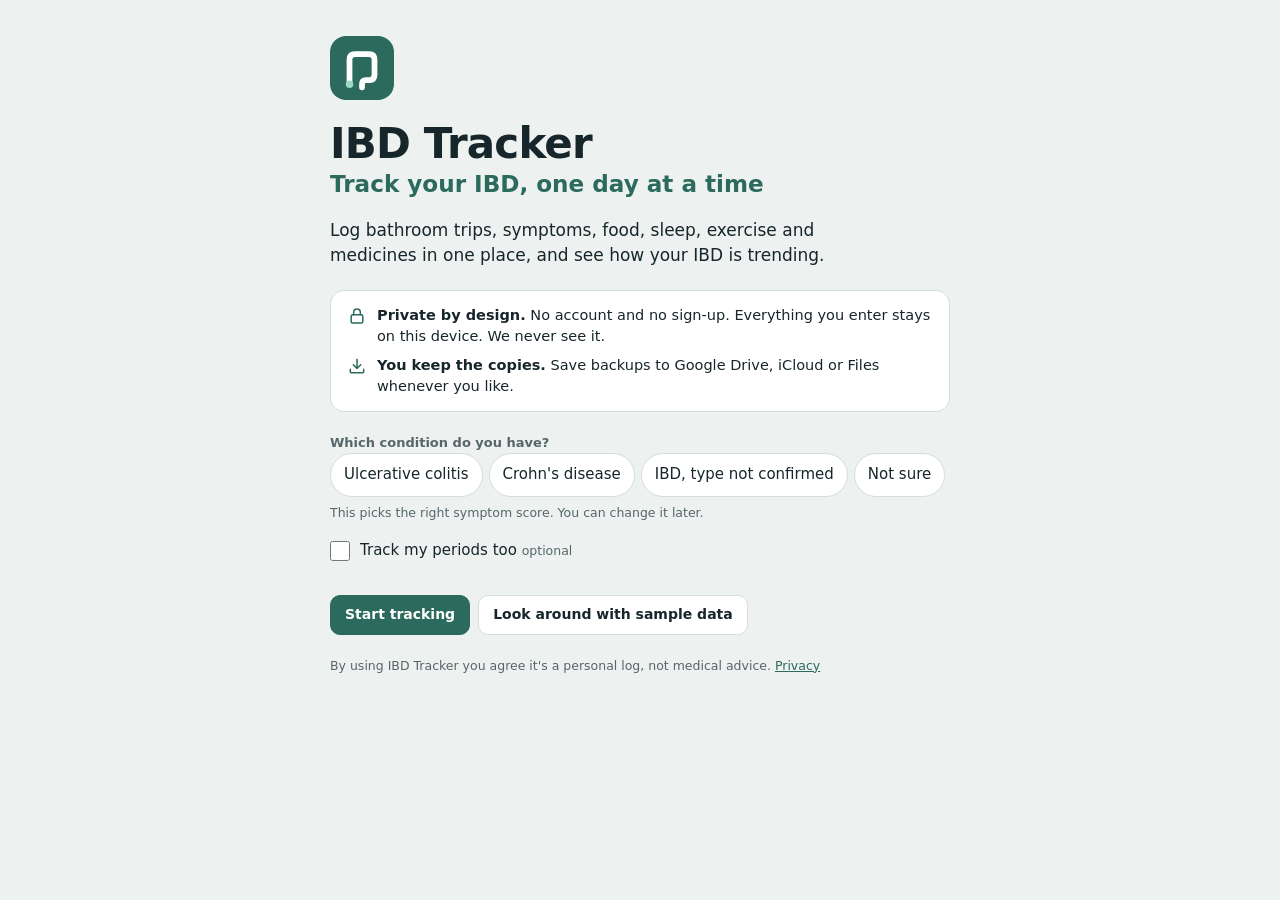
==== commit ebaec841: "Rename to IBD Tracker and add messages under Estimated activity - Name: "IBD Tracker" everywhere (ta" ====
--- a/index.html
+++ b/index.html
@@ -3,13 +3,13 @@
 <head>
 <meta charset="utf-8">
 <meta name="viewport" content="width=device-width, initial-scale=1, viewport-fit=cover">
-<title>Track Your IBD</title>
+<title>IBD Tracker</title>
 <meta name="description" content="Track your IBD: symptoms, bathroom trips, food, sleep, exercise and medicines. Free, no sign-up, and your data stays on your device.">
 <meta name="theme-color" content="#EDF1F0" media="(prefers-color-scheme: light)">
 <meta name="theme-color" content="#0E1517" media="(prefers-color-scheme: dark)">
 <meta name="apple-mobile-web-app-capable" content="yes">
 <meta name="mobile-web-app-capable" content="yes">
-<meta name="apple-mobile-web-app-title" content="Track Your IBD">
+<meta name="apple-mobile-web-app-title" content="IBD Tracker">
 <link rel="manifest" href="manifest.webmanifest">
 <link rel="icon" href="icons/icon.svg" type="image/svg+xml">
 <link rel="icon" href="icons/favicon-32.png" sizes="32x32" type="image/png">
@@ -40,12 +40,19 @@
   <symbol id="i-lock" viewBox="0 0 24 24"><rect x="5" y="10.5" width="14" height="10" rx="2"/><path d="M8 10.5V7.5a4 4 0 0 1 8 0v3"/></symbol>
   <symbol id="i-save" viewBox="0 0 24 24"><path d="M12 4v11M7.5 10.5L12 15l4.5-4.5"/><path d="M4 16v3a1 1 0 0 0 1 1h14a1 1 0 0 0 1-1v-3"/></symbol>
   <symbol id="i-period" viewBox="0 0 24 24"><path d="M12 3s6 6.3 6 11a6 6 0 0 1-12 0c0-4.7 6-11 6-11z"/><path d="M9 14.5a3 3 0 0 0 3 3"/></symbol>
+  <symbol id="i-drink" viewBox="0 0 24 24"><path d="M7 3h10l-.8 5.5a4.2 4.2 0 0 1-8.4 0L7 3z"/><path d="M12 13v7M8.5 20.5h7"/></symbol>
+  <symbol id="i-smoke" viewBox="0 0 24 24"><rect x="2.5" y="13.5" width="15" height="4" rx="1"/><path d="M13.5 13.5v4M19.5 13.5v4M22 13.5v4"/><path d="M19 10.5c0-1.8 2-1.8 2-3.6S19.6 5 19.6 3.5"/></symbol>
+  <symbol id="i-hand" viewBox="0 0 24 24"><path d="M8 13V6a1.5 1.5 0 0 1 3 0v5.5M11 11V4.5a1.5 1.5 0 0 1 3 0V11M14 11V5.5a1.5 1.5 0 0 1 3 0V12.5M17 10a1.5 1.5 0 0 1 3 0v5a6 6 0 0 1-6 6h-1.5a6 6 0 0 1-5-2.7l-3-4.6a1.5 1.5 0 0 1 2.5-1.6L8 13.5"/></symbol>
+  <symbol id="i-sparkle" viewBox="0 0 24 24"><path d="M11 3.5l1.9 5.1L18 10.5l-5.1 1.9L11 17.5l-1.9-5.1L4 10.5l5.1-1.9z"/><path d="M18.5 15l.7 1.8 1.8.7-1.8.7-.7 1.8-.7-1.8-1.8-.7 1.8-.7z"/></symbol>
+  <symbol id="i-heart" viewBox="0 0 24 24"><path d="M12 20s-7.5-4.6-9.2-9.4A4.9 4.9 0 0 1 12 7.3a4.9 4.9 0 0 1 9.2 3.3C19.5 15.4 12 20 12 20z"/></symbol>
+  <symbol id="i-flag" viewBox="0 0 24 24"><path d="M5.5 21V4M5.5 4.5h11.5l-2.3 4 2.3 4H5.5"/></symbol>
+  <symbol id="i-note" viewBox="0 0 24 24"><rect x="5" y="3" width="14" height="18" rx="2"/><path d="M9 8h6M9 12h6M9 16h3.5"/></symbol>
   <symbol id="i-dots" viewBox="0 0 24 24"><circle cx="5" cy="12" r="1.4" fill="currentColor"/><circle cx="12" cy="12" r="1.4" fill="currentColor"/><circle cx="19" cy="12" r="1.4" fill="currentColor"/></symbol>
 </svg>
 
 <div class="app">
   <nav class="nav" id="nav" aria-label="Sections">
-    <div class="brand">Track Your IBD<small>Symptoms, food, sleep &amp; meds</small></div>
+    <div class="brand">IBD Tracker<small>Track your IBD</small></div>
     <button type="button" data-act="tab" data-tab="today"><svg class="ic" aria-hidden="true"><use href="#i-today"/></svg>Today</button>
     <button type="button" data-act="tab" data-tab="trends"><svg class="ic" aria-hidden="true"><use href="#i-trend"/></svg>Trends</button>
     <button type="button" data-act="tab" data-tab="history"><svg class="ic" aria-hidden="true"><use href="#i-cal"/></svg>History</button>
--- a/styles.css
+++ b/styles.css
@@ -24,10 +24,11 @@
   --c-check: #7A4E86;
   --c-water: #2F6F9C;
   --night-soft: #E4E5F3;
-  --lvl-0: #E8A597; --lvl-ink-0: #17262B;
-  --lvl-1: #D6705F; --lvl-ink-1: #17262B;
-  --lvl-2: #B8453F; --lvl-ink-2: #FFFFFF;
-  --lvl-3: #86262F; --lvl-ink-3: #FFFFFF;
+  /* activity levels: green (low) → amber → orange → red (high) */
+  --lvl-0: #6CC07E; --lvl-ink-0: #17262B;
+  --lvl-1: #DFA21F; --lvl-ink-1: #17262B;
+  --lvl-2: #E47A3C; --lvl-ink-2: #17262B;
+  --lvl-3: #C23B3B; --lvl-ink-3: #FFFFFF;
   --scrim: rgba(12, 22, 25, .45);
   --shadow: 0 1px 2px rgba(23, 38, 43, .06), 0 10px 30px rgba(23, 38, 43, .12);
   --font-ui: system-ui, -apple-system, "Segoe UI", Roboto, "Helvetica Neue", Arial, sans-serif;
@@ -43,8 +44,8 @@
     --blood: #EE8579; --blood-soft: #3A2224; --warn: #E6B062; --warn-soft: #3A2E1A; --good: #7CC795; --good-soft: #1C3326;
     --c-bm: #D29C78; --c-meal: #E2B25A; --c-med: #74C3AE; --c-sleep: #A5A9EC; --c-ex: #7DB9E0; --c-check: #C79ED3; --c-water: #7DB9E0;
     --night-soft: #23263F;
-    --lvl-0: #824046; --lvl-ink-0: #FFFFFF; --lvl-1: #AE4F4E; --lvl-ink-1: #FFFFFF;
-    --lvl-2: #DB6D60; --lvl-ink-2: #10191C; --lvl-3: #F7A38D; --lvl-ink-3: #10191C;
+    --lvl-0: #2E8550; --lvl-ink-0: #FFFFFF; --lvl-1: #D2A03A; --lvl-ink-1: #10191C;
+    --lvl-2: #E27D48; --lvl-ink-2: #10191C; --lvl-3: #E8625C; --lvl-ink-3: #10191C;
     --scrim: rgba(0, 0, 0, .6);
     --shadow: 0 1px 2px rgba(0, 0, 0, .3), 0 12px 32px rgba(0, 0, 0, .45);
   }
@@ -56,8 +57,8 @@
   --blood: #EE8579; --blood-soft: #3A2224; --warn: #E6B062; --warn-soft: #3A2E1A; --good: #7CC795; --good-soft: #1C3326;
   --c-bm: #D29C78; --c-meal: #E2B25A; --c-med: #74C3AE; --c-sleep: #A5A9EC; --c-ex: #7DB9E0; --c-check: #C79ED3; --c-water: #7DB9E0;
   --night-soft: #23263F;
-  --lvl-0: #824046; --lvl-ink-0: #FFFFFF; --lvl-1: #AE4F4E; --lvl-ink-1: #FFFFFF;
-  --lvl-2: #DB6D60; --lvl-ink-2: #10191C; --lvl-3: #F7A38D; --lvl-ink-3: #10191C;
+  --lvl-0: #2E8550; --lvl-ink-0: #FFFFFF; --lvl-1: #D2A03A; --lvl-ink-1: #10191C;
+  --lvl-2: #E27D48; --lvl-ink-2: #10191C; --lvl-3: #E8625C; --lvl-ink-3: #10191C;
   --scrim: rgba(0, 0, 0, .6);
   --shadow: 0 1px 2px rgba(0, 0, 0, .3), 0 12px 32px rgba(0, 0, 0, .45);
 }
@@ -445,3 +446,101 @@
 .cal-period { position: absolute; left: 7px; bottom: 5px; width: 36%; height: 4px; border-radius: 2px; background: var(--c-period); box-shadow: 0 0 0 1.5px var(--surface); }
 .legend i.period { width: 14px; height: 4px; border-radius: 2px; border: 0; background: var(--c-period); }
 .chart-legend i.period-swatch { background: var(--c-period); opacity: .45; }
+
+/* counters, tag groups, timeline delete */
+.water-row + .water-row { margin-top: 12px; padding-top: 12px; border-top: 1px solid var(--line); }
+.water-row.counter > .ic { color: var(--k); }
+.k-drinks { --k: var(--c-meal); } .k-cigs { --k: var(--muted); }
+.tag-group { display: grid; gap: 6px; }
+.tag-group + .tag-group { margin-top: 10px; }
+.sublbl { font-size: 12px; font-weight: 600; color: var(--muted); }
+.add-tag { max-width: 380px; }
+.add-tag input { min-height: 38px; font-size: 15px; }
+.tl li { display: flex; align-items: flex-start; gap: 2px; }
+.tl-item { flex: 1; min-width: 0; }
+.tl-rm { margin-top: 4px; color: var(--muted); }
+.tl-rm:hover { color: var(--blood); }
+
+/* next-day difference charts */
+.impact { display: grid; gap: 12px; margin-top: 4px; }
+.impact-row { display: grid; gap: 5px; border-radius: 8px; cursor: default; }
+.impact-label { display: flex; justify-content: space-between; align-items: baseline; gap: 10px; font-size: 13.5px; }
+.impact-label .n { flex: none; font-size: 12px; color: var(--muted); font-variant-numeric: tabular-nums; }
+.impact-track { position: relative; height: 16px; }
+.impact-track::before { content: ""; position: absolute; left: 50%; top: -4px; bottom: -4px; width: 1px; background: var(--muted); opacity: .5; }
+.impact-bar { position: absolute; top: 3px; height: 10px; }
+.impact-bar.up { background: var(--lvl-3); border-radius: 0 4px 4px 0; }
+.impact-bar.down { background: var(--lvl-0); border-radius: 4px 0 0 4px; }
+.impact-bar.flat { background: var(--bar-neutral); border-radius: 4px; }
+.impact-val { position: absolute; top: 0; font-size: 12px; font-weight: 700; line-height: 16px; color: var(--ink); font-variant-numeric: tabular-nums; white-space: nowrap; }
+.impact-axis { display: flex; justify-content: space-between; gap: 8px; margin-top: 10px; padding-top: 6px; border-top: 1px solid var(--line); font-size: 11.5px; color: var(--muted); }
+details.more-table { margin-top: 10px; }
+details.more-table summary { cursor: pointer; font-size: 13.5px; font-weight: 600; color: var(--accent); }
+
+/* sliders that start as "Not rated" */
+.oslider input[type="range"] { width: 100%; accent-color: var(--accent); margin: 2px 0 0; }
+.oslider.unset input[type="range"] { opacity: .45; }
+.oslider .oval { font-weight: 700; color: var(--ink); margin-left: 4px; font-variant-numeric: tabular-nums; }
+.oslider.unset .oval { font-weight: 400; color: var(--muted); }
+.oslider .ends { display: flex; justify-content: space-between; gap: 8px; font-size: 12px; color: var(--muted); }
+
+/* plain-word headlines on Trends cards */
+.headline { margin: 0 0 10px; font-size: 15px; line-height: 1.5; }
+.headline + .headline { margin-top: -2px; }
+.conf { display: inline-block; margin-right: 8px; padding: 1px 7px; border-radius: 6px; background: var(--accent-soft); color: var(--accent); font-size: 11px; font-weight: 700; letter-spacing: .04em; text-transform: uppercase; vertical-align: 1px; }
+
+/* compact food sliders: name, slider, answer in words */
+.oslider.orow { display: grid; grid-template-columns: 4.6em minmax(0, 1fr) 6.2em; align-items: center; gap: 10px; padding-block: 4px; }
+.oslider.orow .lbl { color: var(--ink); font-size: 14px; }
+.oslider.orow input[type="range"] { margin: 0; }
+.oslider.orow .oval { margin: 0; text-align: right; font-size: 13.5px; }
+
+/* time of day bars */
+.tod { display: grid; gap: 8px; }
+.tod-row { display: grid; grid-template-columns: minmax(0, 9em) minmax(0, 1fr) 4.8em; align-items: center; gap: 10px; font-size: 13.5px; }
+.tod-label small { display: block; font-size: 11.5px; color: var(--muted); }
+.tod-track { display: flex; height: 12px; border-radius: 4px; background: var(--surface-2); overflow: hidden; }
+.tod-bar { display: block; height: 100%; }
+.tod-bar.neutral { background: var(--bar-neutral); }
+.tod-bar.urgent { background: var(--warn); }
+.tod-bar.sym { background: var(--c-check); border-radius: 0 4px 4px 0; }
+.tod-val { text-align: right; color: var(--muted); font-variant-numeric: tabular-nums; }
+
+/* messages under Estimated activity: pastel tappable icons */
+:root { --ack-g-bg: #D7EFCE; --ack-g-fg: #3B6D11; --ack-y-bg: #FBEBB3; --ack-y-fg: #854F0B; --ack-k-bg: #F8D3DE; --ack-k-fg: #993556; --ack-b-bg: #D3E5F8; --ack-b-fg: #185FA5; --ack-v-bg: #E3E0FA; --ack-v-fg: #534AB7; }
+@media (prefers-color-scheme: dark) { :root:not([data-theme="light"]) { --ack-g-bg: #2C4524; --ack-g-fg: #A9D17A; --ack-y-bg: #4A3A12; --ack-y-fg: #F5CF7A; --ack-k-bg: #4A2433; --ack-k-fg: #F0A3BE; --ack-b-bg: #1D3550; --ack-b-fg: #93C0EE; --ack-v-bg: #2D2955; --ack-v-fg: #B9B3F0; } }
+:root[data-theme="dark"] { --ack-g-bg: #2C4524; --ack-g-fg: #A9D17A; --ack-y-bg: #4A3A12; --ack-y-fg: #F5CF7A; --ack-k-bg: #4A2433; --ack-k-fg: #F0A3BE; --ack-b-bg: #1D3550; --ack-b-fg: #93C0EE; --ack-v-bg: #2D2955; --ack-v-fg: #B9B3F0; }
+.am-wrap { position: relative; margin-top: 14px; padding-top: 12px; border-top: 1px solid var(--line); }
+.am { display: flex; flex-wrap: wrap; align-items: center; gap: 10px 12px; padding-right: 44px; }
+.am-text { flex: 1 1 210px; min-width: 0; }
+.am-icons { display: flex; gap: 6px; flex: none; }
+.am-text { font-size: 15px; line-height: 1.45; }
+.am-neutral .am-text { font-size: 14px; color: var(--muted); }
+.am-hide { position: absolute; top: 12px; right: 0; border: 0; background: none; padding: 4px; font-size: 12.5px; color: var(--muted); text-decoration: underline; }
+.am-reply { min-height: 18px; margin-top: 8px; font-size: 13px; color: var(--muted); }
+.am-reply:empty { min-height: 0; margin: 0; }
+.am-quote { margin: 0; padding-right: 44px; font-size: 15px; font-style: italic; line-height: 1.5; }
+.am-quote span { display: block; margin-top: 2px; font-style: normal; font-size: 13px; color: var(--muted); }
+.am .am-quote, .am + .am-quote { margin-top: 10px; }
+.am-notebox { display: flex; gap: 8px; margin-top: 10px; }
+.am-notebox[hidden] { display: none; }
+.am-notebox input { min-height: 38px; font-size: 15px; }
+.ack { position: relative; display: inline-flex; align-items: center; justify-content: center; gap: 1px; height: 44px; min-width: 44px; padding: 0 9px; border-radius: 22px; border: 1.5px solid var(--fg); background: transparent; color: var(--fg); transition: background-color .25s; }
+.ack .ic { width: 21px; height: 21px; }
+.ack.on { background: var(--bg); }
+.ack-ten { --bg: var(--ack-g-bg); --fg: var(--ack-g-fg); }
+.ack-spark { --bg: var(--ack-y-bg); --fg: var(--ack-y-fg); }
+.ack-heart { --bg: var(--ack-k-bg); --fg: var(--ack-k-fg); }
+.ack-flag { --bg: var(--ack-b-bg); --fg: var(--ack-b-fg); }
+.ack-note { --bg: var(--ack-v-bg); --fg: var(--ack-v-fg); }
+.ack-spark.on .ic, .ack-heart.on .ic, .ack-flag.on .ic { fill: currentColor; }
+.ack-hands { display: inline-flex; gap: 1px; }
+.ack-hands .ic:first-child { transform: scaleX(-1); }
+.ack-fx { position: absolute; left: 50%; top: 50%; pointer-events: none; }
+.ack-dot { width: 7px; height: 7px; margin: -3.5px 0 0 -3.5px; border-radius: 50%; }
+.ack-mini { margin: -7px 0 0 -7px; }
+.ack-mini .ic { width: 14px; height: 14px; fill: currentColor; }
+.k-note { --k: var(--ack-v-fg); } .k-flag { --k: var(--ack-b-fg); }
+.cal-flag { display: inline-flex; vertical-align: -2px; margin-left: 3px; }
+.cal-flag .ic { width: 12px; height: 12px; }
+.legend .cal-flag { margin: 0 2px 0 0; }
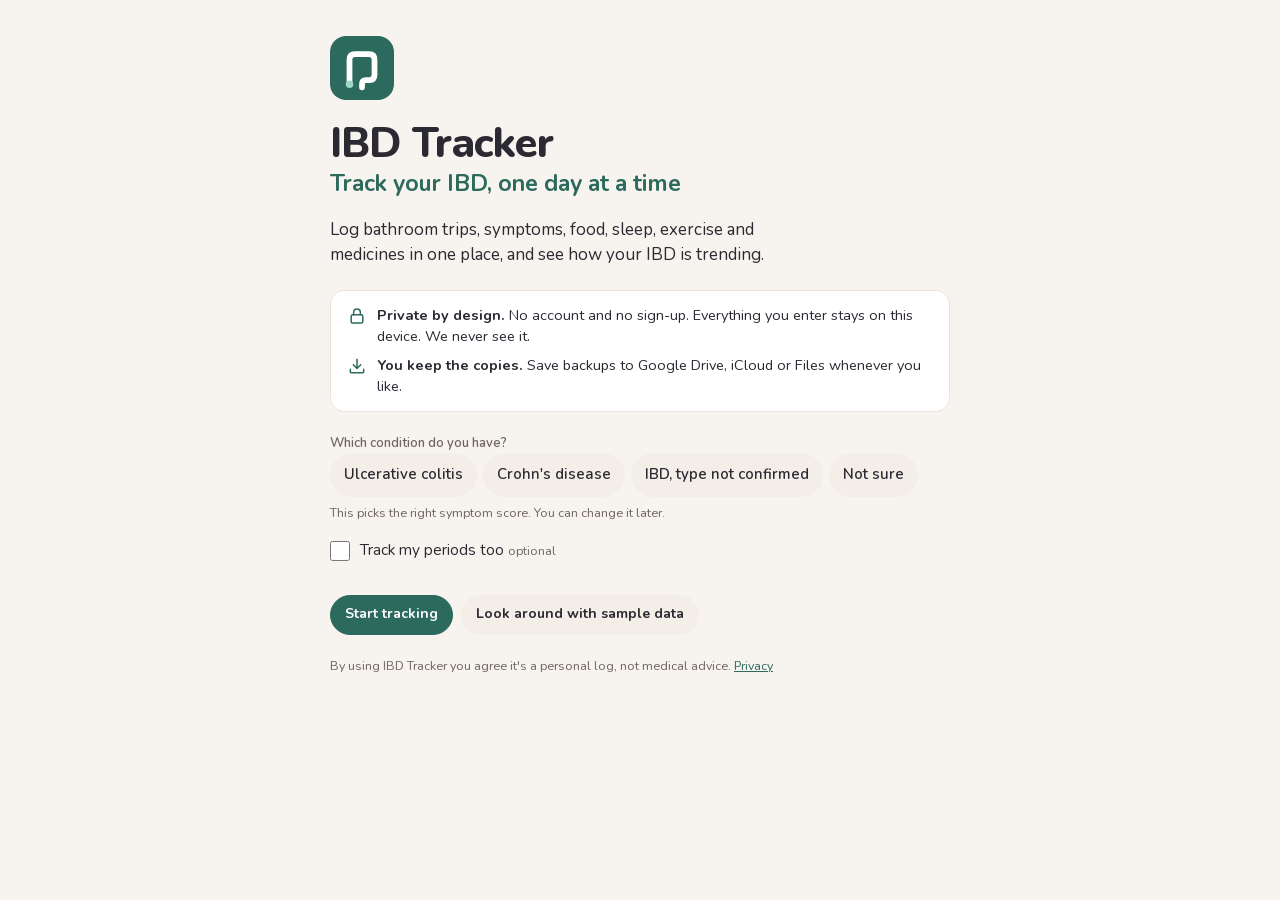
==== commit caeb3c84: "Soft and calm redesign, summaries, gas and hydration, simpler logging Look and feel - Soft and calm " ====
--- a/index.html
+++ b/index.html
@@ -5,8 +5,8 @@
 <meta name="viewport" content="width=device-width, initial-scale=1, viewport-fit=cover">
 <title>IBD Tracker</title>
 <meta name="description" content="Track your IBD: symptoms, bathroom trips, food, sleep, exercise and medicines. Free, no sign-up, and your data stays on your device.">
-<meta name="theme-color" content="#EDF1F0" media="(prefers-color-scheme: light)">
-<meta name="theme-color" content="#0E1517" media="(prefers-color-scheme: dark)">
+<meta name="theme-color" content="#F7F3EE" media="(prefers-color-scheme: light)">
+<meta name="theme-color" content="#191714" media="(prefers-color-scheme: dark)">
 <meta name="apple-mobile-web-app-capable" content="yes">
 <meta name="mobile-web-app-capable" content="yes">
 <meta name="apple-mobile-web-app-title" content="IBD Tracker">
@@ -34,6 +34,7 @@
   <symbol id="i-right" viewBox="0 0 24 24"><path d="M9 5l7 7-7 7"/></symbol>
   <symbol id="i-plus" viewBox="0 0 24 24"><path d="M12 5v14M5 12h14"/></symbol>
   <symbol id="i-minus" viewBox="0 0 24 24"><path d="M5 12h14"/></symbol>
+  <symbol id="i-edit" viewBox="0 0 24 24"><path d="M4 20h4L18.5 9.5a2.1 2.1 0 0 0-3-3L5 17v3z"/><path d="M13.5 8.5l3 3"/></symbol>
   <symbol id="i-x" viewBox="0 0 24 24"><path d="M6 6l12 12M18 6L6 18"/></symbol>
   <symbol id="i-ok" viewBox="0 0 24 24"><path d="M5 12.5l4.5 4.5L19 7.5"/></symbol>
   <symbol id="i-trend" viewBox="0 0 24 24"><path d="M3 20h18"/><path d="M4 16l5-6 4 3 7-8"/><path d="M15 5h5v5"/></symbol>
--- a/styles.css
+++ b/styles.css
@@ -159,7 +159,8 @@
 .gauge .g0 { background: var(--lvl-0); } .gauge .g1 { background: var(--lvl-1); } .gauge .g2 { background: var(--lvl-2); } .gauge .g3 { background: var(--lvl-3); }
 .gauge .mark { position: absolute; top: -5px; width: 4px; height: 18px; border-radius: 2px; background: var(--ink); box-shadow: 0 0 0 2px var(--surface); }
 .gauge-l { display: flex; gap: 2px; margin-top: 6px; font-size: 11.5px; color: var(--muted); }
-.gauge-l span { min-width: 0; overflow: hidden; text-overflow: ellipsis; white-space: nowrap; }
+.gauge-l span { min-width: 0; overflow: hidden; text-overflow: ellipsis; white-space: nowrap; line-height: 1.35; }
+.gauge-l b { display: block; overflow: hidden; text-overflow: ellipsis; font-weight: 600; color: var(--ink); }
 .facts { display: flex; flex-wrap: wrap; gap: 6px; margin-top: 12px; }
 .fact { display: inline-flex; align-items: center; gap: 5px; font-size: 13px; padding: 3px 10px; border-radius: 999px; background: var(--surface-2); border: 1px solid var(--line); }
 .fact.blood { color: var(--blood); background: var(--blood-soft); border-color: transparent; font-weight: 600; }
@@ -544,3 +545,314 @@
 .cal-flag { display: inline-flex; vertical-align: -2px; margin-left: 3px; }
 .cal-flag .ic { width: 12px; height: 12px; }
 .legend .cal-flag { margin: 0 2px 0 0; }
+
+/* water, alcohol and smoking charts */
+.chart.chart-sm { min-height: 120px; }
+.sublbl.chart-title { margin: 14px 0 4px; }
+.dose-edit { color: var(--muted); }
+.dose-edit:hover { color: var(--accent); }
+/* meal suggestions, From yesterday, water nudge, reminders */
+.sheet .favs { max-height: 154px; overflow-y: auto; overscroll-behavior: contain; padding: 2px; margin: -2px; }
+.sug-note { display: flex; gap: 8px; align-items: flex-start; margin: -4px 0 12px; padding: 8px 12px; border-radius: 10px; background: var(--ack-v-bg); color: var(--ack-v-fg); font-size: 13.5px; }
+.sug-note .ic { flex: none; width: 16px; height: 16px; margin-top: 2px; }
+.oslider.sugpill .oval::after { content: 'Suggested'; display: block; width: max-content; margin: 2px 0 0 auto; padding: 0 6px; border-radius: 999px; background: var(--accent-soft); color: var(--accent); font-size: 10.5px; font-weight: 600; line-height: 1.6; }
+.chips label.sg input:checked + span { border-style: dashed; }
+.chips label.sg input:checked + span::after { content: '· suggested'; margin-left: 5px; font-weight: 400; color: var(--muted); font-size: 12.5px; }
+.alc-prompt { display: flex; flex-wrap: wrap; align-items: center; gap: 8px; margin: -4px 0 12px; padding: 8px 12px; border-radius: 10px; background: var(--ack-y-bg); color: var(--ack-y-fg); font-size: 13.5px; }
+.alc-prompt[hidden], .sug-note[hidden] { display: none; }
+.alc-prompt [data-alc-text] { flex: 1 1 180px; }
+.water-nudge { margin: 6px 0 0; font-size: 13px; color: var(--ack-b-fg); }
+.rem-list li { justify-content: flex-start; flex-wrap: wrap; gap: 8px; padding: 6px 0; }
+.rem-list input[type="time"] { width: auto; min-width: 7.5em; }
+.rem-list .btn .ic { width: 16px; height: 16px; }
+.rem-list .icon-btn { margin-left: auto; }
+.rem-list a.btn { color: var(--ink); }
+[data-fade].has-more { -webkit-mask-image: linear-gradient(to bottom, #000 calc(100% - 24px), transparent); mask-image: linear-gradient(to bottom, #000 calc(100% - 24px), transparent); }
+.alc-btns { display: flex; gap: 8px; margin-left: auto; }
+/* score breakdown */
+.why-btn { padding: 4px 0; border: 0; background: none; color: var(--accent); font-size: 13px; font-weight: 600; text-decoration: underline; text-underline-offset: 3px; cursor: pointer; }
+.activity > .act-note { margin: 6px 0 0; max-width: none; }
+.why { margin-top: 12px; padding: 4px 12px 10px; border-radius: 12px; background: var(--surface-2); }
+.why ul { list-style: none; margin: 0 0 6px; padding: 0; }
+.why li { display: flex; justify-content: space-between; align-items: baseline; gap: 12px; padding: 7px 0; border-bottom: 1px solid var(--line); }
+.why li b { display: block; font-size: 14px; font-weight: 600; }
+.why li small { color: var(--muted); font-size: 12.5px; }
+.why li.zero b { font-weight: 500; color: var(--muted); }
+.why .pts { font-weight: 700; font-variant-numeric: tabular-nums; white-space: nowrap; }
+.why li.zero .pts { font-weight: 400; color: var(--muted); }
+/* medicine times where everything is logged */
+.slot-sum { display: flex; align-items: center; gap: 8px; width: 100%; min-height: 36px; padding: 2px 0; border: 0; background: none; color: var(--ink); text-align: left; cursor: pointer; }
+.slot-sum .ic { flex: none; width: 18px; height: 18px; color: var(--good); }
+.slot-sum .slot-time { flex: none; }
+.slot-names { flex: 1; min-width: 0; overflow: hidden; text-overflow: ellipsis; white-space: nowrap; font-size: 13.5px; color: var(--muted); }
+.slot-show { flex: none; font-size: 13px; font-weight: 600; color: var(--accent); }
+/* meal ratings in the timeline */
+.tl-mac { display: flex; flex-wrap: wrap; gap: 2px 8px; margin: 4px 0 3px; }
+.tl-mac > span { display: grid; gap: 2px; min-width: 0; }
+.tl-mac b { overflow: hidden; text-overflow: ellipsis; white-space: nowrap; font-size: 11px; font-weight: 500; color: var(--muted); }
+.tl-mac > span > i { display: block; width: 28px; height: 5px; overflow: hidden; border: 1px solid var(--line); border-radius: 3px; background: var(--surface-2); }
+.tl-mac > span > i > i { display: block; height: 100%; border: 0; border-radius: 0; }
+.tl-mac .c > i > i { background: var(--s1); } .tl-mac .p > i > i { background: var(--s2); } .tl-mac .f > i > i { background: var(--s3); } .tl-mac .fb > i > i { background: var(--s4); }
+/* Trends: folding cards and What stands out */
+.fold-head { display: inline-flex; align-items: center; gap: 6px; padding: 0; border: 0; background: none; color: inherit; font: inherit; text-align: left; cursor: pointer; }
+.fold-head .ic { flex: none; width: 16px; height: 16px; color: var(--muted); transform: rotate(90deg); transition: transform .15s; }
+.tcard.folded .fold-head .ic { transform: rotate(0deg); }
+.tcard.folded .card-head { margin-bottom: 0; }
+.standout { list-style: none; margin: 0; padding: 0; display: grid; gap: 10px; }
+.standout li { padding: 10px 12px; border-radius: 12px; background: var(--surface-2); }
+.standout p { margin: 6px 0; font-size: 15px; line-height: 1.5; }
+.link-btn { display: inline-flex; align-items: center; gap: 4px; padding: 0; border: 0; background: none; color: var(--accent); font-size: 13px; font-weight: 600; cursor: pointer; }
+.link-btn .ic { width: 14px; height: 14px; }
+/* More: groups and scrolling lists */
+.more .group-title { margin: 10px 0 -6px; }
+.more .group-title:first-child { margin-top: 0; }
+.fav-list.scroll-list { max-height: 214px; overflow-y: auto; overscroll-behavior: contain; padding-right: 4px; }
+/* one-time tips */
+.tip { display: flex; align-items: flex-start; gap: 10px; margin: 0 0 12px; padding: 10px 12px; border-radius: 12px; background: var(--ack-v-bg); color: var(--ack-v-fg); font-size: 13.5px; }
+.tip .ic { flex: none; width: 16px; height: 16px; margin-top: 2px; }
+.tip p { flex: 1; margin: 0; }
+.tip .btn { flex: none; color: inherit; }
+/* sleep wake-up wheels */
+.row2.wheels { align-items: start; }
+.wheel { position: relative; height: 122px; overflow-y: scroll; overscroll-behavior: contain; scroll-snap-type: y mandatory; border: 1px solid var(--line); border-radius: 10px; background: var(--surface); scrollbar-width: none; }
+.wheel::-webkit-scrollbar { display: none; }
+.wheel:focus-visible { outline: 2px solid var(--accent); outline-offset: 2px; }
+.wheel-band { position: sticky; top: 40px; height: 40px; margin-bottom: -40px; border-radius: 8px; background: var(--accent-soft); pointer-events: none; }
+.wheel-pad { height: 40px; }
+.wheel-item { position: relative; display: flex; align-items: center; justify-content: center; height: 40px; scroll-snap-align: center; font-size: 16px; color: var(--muted); font-variant-numeric: tabular-nums; cursor: pointer; user-select: none; }
+.wheel-item.on { font-size: 20px; font-weight: 700; color: var(--ink); }
+.wake-total { margin: -4px 0 12px; padding: 8px 12px; border-radius: 10px; background: var(--ack-b-bg); color: var(--ack-b-fg); font-size: 13.5px; }
+.wake-total:empty { display: none; }
+.tcard { scroll-margin-top: 12px; }
+/* sleep: time wheels and "Same as last night?" */
+.row2.time-wheels { align-items: start; }
+.tw-cols { display: grid; grid-template-columns: minmax(0, 1fr) auto minmax(0, 1fr); align-items: center; gap: 4px; }
+.tw-cols.h12 { grid-template-columns: minmax(0, 1fr) auto minmax(0, 1fr) minmax(0, 1fr); }
+.tw-colon { font-weight: 700; color: var(--muted); }
+.same-night p { margin: 0 0 10px; }
+.same-night .btns { display: flex; flex-wrap: wrap; gap: 8px; }
+/* bathroom: amount wheels */
+.bm-wheels { display: grid; grid-template-columns: repeat(auto-fit, minmax(96px, 1fr)); align-items: end; gap: 10px; }
+.bm-wheels > div[hidden] { display: none; }
+.wheel.words .wheel-item { padding: 0 4px; font-size: 13.5px; line-height: 1.2; text-align: center; }
+.wheel.words .wheel-item.on { font-size: 15px; }
+/* time wheels everywhere */
+.time-wheel { width: 100%; max-width: 240px; }
+.time-row .time-wheel, .rem-list .time-wheel { flex: 1 1 200px; }
+
+/* ==========================================================================
+   Soft and calm (2026-10). Warm colours, the Nunito font, soft cards and pastel log buttons.
+   Placed last so it overrides the base styles above.
+   ========================================================================== */
+@font-face { font-family: "Nunito"; font-style: normal; font-weight: 400 800; font-display: swap; src: url("fonts/nunito-latin.woff2") format("woff2"); unicode-range: U+0000-00FF, U+0131, U+0152-0153, U+02BB-02BC, U+02C6, U+02DA, U+02DC, U+0304, U+0308, U+0329, U+2000-206F, U+20AC, U+2122, U+2191, U+2193, U+2212, U+2215, U+FEFF, U+FFFD; }
+@font-face { font-family: "Nunito"; font-style: normal; font-weight: 400 800; font-display: swap; src: url("fonts/nunito-latin-ext.woff2") format("woff2"); unicode-range: U+0100-02BA, U+02BD-02C5, U+02C7-02CC, U+02CE-02D7, U+02DD-02FF, U+0304, U+0308, U+0329, U+1D00-1DBF, U+1E00-1E9F, U+1EF2-1EFF, U+2020, U+20A0-20AB, U+20AD-20C4, U+2113, U+2C60-2C7F, U+A720-A7FF; }
+:root {
+  --bg: #F7F3EE; --surface: #FFFFFF; --surface-2: #F3EEE7; --ink: #2B2A33; --muted: #6E665D; --line: #EAE3D9; --accent-soft: #DCEFE8;
+  --font-ui: "Nunito", system-ui, -apple-system, "Segoe UI", Roboto, sans-serif; --font-display: var(--font-ui);
+  --shadow-card: 0 1px 2px rgba(60, 50, 40, .04), 0 6px 18px rgba(60, 50, 40, .07);
+  --t-bm-bg: #F6E7DD; --t-bm: #6E4329; --t-meal-bg: #FBEFD2; --t-meal: #7A520C; --t-med-bg: #DCEFE8; --t-med: #1F5A4C;
+  --t-sleep-bg: #E5E6F6; --t-sleep: #3D4180; --t-ex-bg: #DDEDF7; --t-ex: #245A80; --t-check-bg: #EEE2F2; --t-check: #663F72;
+  --t-water-bg: #DDEDF7; --t-water: #245A80; --t-period-bg: #F8E1E7; --t-period: #8E3A55; --t-grey-bg: #EFEAE3; --t-grey: #5E574F;
+}
+@media (prefers-color-scheme: dark) {
+  :root:not([data-theme="light"]) {
+    --bg: #191714; --surface: #24211D; --surface-2: #2E2A25; --ink: #EDE7DF; --muted: #ABA297; --line: #38322C; --accent-soft: #1F3631;
+    --shadow-card: 0 1px 2px rgba(0, 0, 0, .3), 0 8px 22px rgba(0, 0, 0, .28);
+    --t-bm-bg: #3A2A22; --t-bm: #E8B99A; --t-meal-bg: #3A3020; --t-meal: #EBC77A; --t-med-bg: #1F3631; --t-med: #8ED3BE;
+    --t-sleep-bg: #2A2B45; --t-sleep: #B9BCF0; --t-ex-bg: #1F3040; --t-ex: #9CCBEB; --t-check-bg: #352A3B; --t-check: #D4AEE0;
+    --t-water-bg: #1F3040; --t-water: #9CCBEB; --t-period-bg: #3B2530; --t-period: #EAA9BE; --t-grey-bg: #2E2A26; --t-grey: #BDB4A9;
+  }
+}
+:root[data-theme="dark"] {
+  --bg: #191714; --surface: #24211D; --surface-2: #2E2A25; --ink: #EDE7DF; --muted: #ABA297; --line: #38322C; --accent-soft: #1F3631;
+  --shadow-card: 0 1px 2px rgba(0, 0, 0, .3), 0 8px 22px rgba(0, 0, 0, .28);
+  --t-bm-bg: #3A2A22; --t-bm: #E8B99A; --t-meal-bg: #3A3020; --t-meal: #EBC77A; --t-med-bg: #1F3631; --t-med: #8ED3BE;
+  --t-sleep-bg: #2A2B45; --t-sleep: #B9BCF0; --t-ex-bg: #1F3040; --t-ex: #9CCBEB; --t-check-bg: #352A3B; --t-check: #D4AEE0;
+  --t-water-bg: #1F3040; --t-water: #9CCBEB; --t-period-bg: #3B2530; --t-period: #EAA9BE; --t-grey-bg: #2E2A26; --t-grey: #BDB4A9;
+}
+/* each kind of entry gets a soft background and a deeper colour for its icon */
+.k-bm { --tbg: var(--t-bm-bg); --tfg: var(--t-bm); } .k-meal { --tbg: var(--t-meal-bg); --tfg: var(--t-meal); } .k-dose { --tbg: var(--t-med-bg); --tfg: var(--t-med); }
+.k-sleep, .k-nap { --tbg: var(--t-sleep-bg); --tfg: var(--t-sleep); } .k-ex { --tbg: var(--t-ex-bg); --tfg: var(--t-ex); } .k-checkin { --tbg: var(--t-check-bg); --tfg: var(--t-check); }
+.k-water { --tbg: var(--t-water-bg); --tfg: var(--t-water); } .k-drinks { --tbg: var(--t-meal-bg); --tfg: var(--t-meal); } .k-cigs, .k-note { --tbg: var(--t-grey-bg); --tfg: var(--t-grey); }
+.k-period { --tbg: var(--t-period-bg); --tfg: var(--t-period); } .k-flag { --tbg: var(--blood-soft); --tfg: var(--blood); }
+
+body { font-size: 15.5px; }
+.eyebrow { font-size: 13px; letter-spacing: 0; text-transform: none; }
+.mono, .slot-time, .range output, .tl-item time, .sleep-stats b.mono { font-family: var(--font-ui); font-variant-numeric: tabular-nums; }
+.card, .activity, .med-card, .tile { border: 0; border-radius: 22px; box-shadow: var(--shadow-card); }
+.card { padding: 16px; }
+.banner { border-radius: 18px; }
+.daybar h1, .pagehead h1 { font-weight: 800; }
+.card h2, .section-title { font-weight: 800; }
+
+/* buttons, chips and fields */
+.btn { border-color: transparent; background: var(--surface-2); border-radius: 999px; font-weight: 700; }
+.btn:hover { border-color: transparent; filter: brightness(.97); }
+.btn.small { border-radius: 999px; }
+.btn.primary { background: var(--accent); color: var(--accent-ink); }
+.btn.ghost { background: transparent; }
+.icon-btn { border-radius: 999px; }
+.icon-btn.bordered { border: 0; background: var(--surface-2); border-radius: 50%; }
+.seg span, .chips span, .segbtns button { border-color: transparent; background: var(--surface-2); font-weight: 600; }
+.chips input:checked + span { background: var(--accent-soft); border-color: transparent; color: var(--ink); box-shadow: inset 0 0 0 1.5px var(--accent); }
+input[type="text"], input[type="number"], input[type="date"], select, textarea { border-color: transparent; border-radius: 14px; }
+.bristol span { border: 0; border-radius: 16px; background: var(--surface-2); }
+.bristol input:checked + span { background: var(--accent-soft); box-shadow: inset 0 0 0 1.5px var(--accent); }
+.fact { border: 0; background: var(--surface-2); font-weight: 600; }
+.calc { border-radius: 14px; }
+.sheet { border-radius: 26px 26px 0 0; }
+@media (min-width: 700px) { .sheet { border-radius: 26px; } }
+.cal-cell { border-color: transparent; border-radius: 12px; }
+.cal-cell:not([class*="lv"]) { background: var(--surface-2); }
+
+/* bottom navigation: the current tab gets a soft pill */
+.nav { border-top: 0; box-shadow: 0 -4px 16px rgba(40, 30, 20, .06); }
+.nav button { font-weight: 700; }
+.nav button .ic { box-sizing: content-box; padding: 3px 14px; border-radius: 999px; }
+.nav button[aria-current="page"] .ic { background: var(--accent-soft); }
+@media (min-width: 960px) {
+  .nav { box-shadow: none; border-right: 1px solid var(--line); }
+  .nav button .ic { padding: 0; }
+  .nav button[aria-current="page"] .ic { background: none; }
+  .nav button[aria-current="page"] { border-radius: 999px; }
+}
+
+/* log buttons: soft pastel tiles */
+.qbtn { border: 0; border-radius: 20px; background: var(--tbg); color: var(--tfg); }
+.qbtn:hover { border-color: transparent; filter: brightness(.98); }
+.qbtn .ic { color: inherit; }
+.qbtn strong { font-weight: 800; }
+.qbtn small { color: inherit; opacity: .8; }
+
+/* water, alcohol and smoking rows */
+.water-row > .ic { box-sizing: content-box; width: 22px; height: 22px; padding: 7px; border-radius: 12px; background: var(--t-water-bg); color: var(--t-water); }
+.water-row.counter.k-drinks > .ic { background: var(--t-meal-bg); color: var(--t-meal); }
+.water-row.counter.k-cigs > .ic { background: var(--t-grey-bg); color: var(--t-grey); }
+.pips i { width: 10px; height: 10px; border-radius: 50%; border: 0; background: var(--line); }
+.pips i.on { background: var(--c-water); }
+
+/* score: the open gauge */
+.act-main { display: flex; align-items: center; gap: 16px; }
+.act-ring { position: relative; flex: none; width: 132px; height: 132px; }
+.gring { display: block; width: 100%; height: 100%; }
+.gring path { fill: none; stroke-width: 11; stroke-linecap: round; }
+.gring .gt { stroke-opacity: .2; }
+.gring .v0 { stroke: var(--lvl-0); } .gring .v1 { stroke: var(--lvl-1); } .gring .v2 { stroke: var(--lvl-2); } .gring .v3 { stroke: var(--lvl-3); }
+.gring .gm { fill: var(--surface); stroke-width: 3; }
+.act-mid { position: absolute; inset: 0; display: flex; flex-direction: column; align-items: center; justify-content: center; }
+.act-mid .act-score { font-size: 38px; font-weight: 800; }
+.act-of { margin-top: 2px; font-size: 11.5px; color: var(--muted); }
+.act-mid .band { margin-top: 6px; padding: 2px 10px; font-size: 12px; font-weight: 800; }
+.act-side { display: flex; flex-direction: column; align-items: flex-start; gap: 4px; min-width: 0; }
+.act-side .act-empty { margin-top: 2px; font-size: 14px; }
+
+/* timeline: each entry's icon in a soft square */
+.tl::before { left: 89px; top: 22px; bottom: 22px; }
+.tl-item { grid-template-columns: 62px 30px minmax(0, 1fr); }
+.tl-item time { padding-top: 6px; font-weight: 700; }
+.tl-ic { display: grid; place-items: center; width: 30px; height: 30px; border-radius: 10px; background: var(--tbg, var(--surface-2)); color: var(--tfg, var(--muted)); box-shadow: 0 0 0 3px var(--surface); }
+.tl-ic .ic { width: 17px; height: 17px; }
+.tl-main strong { font-weight: 800; }
+.tl-main { padding-top: 4px; }
+
+/* time fields: a pill that opens a slim wheel strip */
+.time-wheel { width: 100%; max-width: 260px; display: grid; gap: 8px; justify-items: start; }
+.time-pill { display: inline-flex; align-items: baseline; gap: 8px; min-height: 44px; padding: 8px 16px; border: 0; border-radius: 999px; background: var(--accent-soft); color: var(--ink); font-size: 17px; font-weight: 800; font-variant-numeric: tabular-nums; }
+.time-pill small { font-size: 12.5px; font-weight: 700; color: var(--accent); }
+.time-pill[aria-expanded="true"] small::after { content: " ▴"; }
+.tw-cols { position: relative; width: 100%; max-width: 210px; padding: 0 6px; border-radius: 16px; background: var(--surface-2); }
+.tw-cols::before { content: ""; position: absolute; left: 6px; right: 6px; top: 28px; height: 28px; border-radius: 9px; background: var(--accent-soft); pointer-events: none; }
+.tw-cols .wheel { position: relative; height: 84px; border: 0; background: none; }
+.tw-cols .wheel-band { display: none; }
+.wheel { height: 84px; border: 0; border-radius: 14px; background: var(--surface-2); }
+.wheel-band { top: 28px; height: 28px; margin-bottom: -28px; border-radius: 9px; }
+.wheel-pad { height: 28px; }
+.wheel-item { height: 28px; font-size: 14.5px; }
+.wheel-item.on { font-size: 16.5px; font-weight: 800; }
+.wheel.words .wheel-item { font-size: 12.5px; }
+.wheel.words .wheel-item.on { font-size: 14px; }
+.time-row .time-wheel { flex: 1 1 auto; }
+.rem-list li { align-items: flex-start; }
+
+/* celebrations */
+.cele { position: fixed; z-index: 70; width: 0; height: 0; pointer-events: none; }
+.cele-stage { position: absolute; left: -70px; top: -70px; width: 140px; height: 110px; }
+.cele-text { position: absolute; top: 50px; left: 0; transform: translateX(-50%); white-space: nowrap; padding: 6px 14px; border-radius: 999px; background: var(--surface); color: var(--ink); font-size: 13.5px; font-weight: 800; box-shadow: var(--shadow-card); }
+.cele-p { position: absolute; }
+.cele-ring { position: absolute; left: 50%; top: 50%; width: 48px; height: 48px; border-radius: 50%; border: 2px solid #9FE1CB; }
+.cele-tick { position: absolute; left: 50%; top: 50%; width: 52px; height: 52px; }
+.cele-tick circle { fill: #DCEFE8; }
+.cele-tick path { fill: none; stroke: #1F5A4C; stroke-width: 4; stroke-linecap: round; stroke-linejoin: round; }
+.cele-flower { position: absolute; left: 50%; top: 50%; width: 70px; height: 70px; }
+.cele-petal { position: absolute; left: 26px; top: 4px; width: 18px; height: 31px; border-radius: 50% 50% 50% 50% / 60% 60% 40% 40%; transform-origin: 9px 31px; }
+.cele-centre { position: absolute; left: 26px; top: 26px; width: 18px; height: 18px; border-radius: 50%; background: #EF9F27; }
+.cele-badge { position: absolute; left: 50%; top: 50%; display: flex; align-items: center; justify-content: center; width: 64px; height: 64px; overflow: hidden; background: #CECBF6; color: #3C3489; font-size: 22px; font-weight: 800;
+  clip-path: polygon(50% 0, 61% 12%, 76% 7%, 80% 22%, 95% 25%, 90% 40%, 100% 50%, 90% 60%, 95% 75%, 80% 78%, 76% 93%, 61% 88%, 50% 100%, 39% 88%, 24% 93%, 20% 78%, 5% 75%, 10% 60%, 0 50%, 10% 40%, 5% 25%, 20% 22%, 24% 7%, 39% 12%); }
+.cele-badge span { position: absolute; top: 0; left: -40px; width: 20px; height: 100%; background: rgba(255, 255, 255, .7); transform: skewX(-20deg); }
+
+/* weekly summary */
+.week-tiles { margin-top: 4px; }
+.week-tiles .tile { box-shadow: none; background: var(--surface-2); border-radius: 16px; }
+
+/* flagged days */
+.flag-list { list-style: none; margin: 0; padding: 0; display: grid; gap: 8px; }
+.flag-row { display: grid; gap: 2px; width: 100%; padding: 10px 12px; border: 0; border-radius: 16px; background: var(--surface-2); color: var(--ink); text-align: left; }
+.fr-top { display: flex; align-items: center; justify-content: space-between; gap: 8px; }
+.fr-top .band { font-size: 12px; padding: 2px 9px; }
+.fr-sub { font-size: 13px; color: var(--muted); }
+.fr-note { font-size: 13.5px; font-style: italic; }
+
+/* summary for the doctor */
+.doc { padding: 14px 16px; border-radius: 18px; background: var(--surface-2); }
+.doc h2 { font-size: 18px; font-weight: 800; }
+.doc h3 { margin: 14px 0 4px; font-size: 15px; font-weight: 800; }
+.doc ul { margin: 0; padding-left: 18px; }
+.doc li { margin: 2px 0; font-size: 14px; }
+.doc-meta { margin-top: 2px; font-size: 13px; color: var(--muted); }
+.doc-foot { margin-top: 14px; font-size: 12px; color: var(--muted); }
+#print-area { display: none; }
+@media print {
+  body.printing > *:not(#print-area) { display: none !important; }
+  body.printing #print-area { display: block; color: #000; font-family: var(--font-ui); }
+  body.printing #print-area .doc { background: none; padding: 0; }
+  body.printing { background: #fff; padding: 0; }
+}
+@media (prefers-reduced-motion: reduce) { .cele { display: none; } }
+.macro .lbl { flex-wrap: wrap; gap: 0 6px; }
+@media (max-width: 520px) { .macro-row { grid-template-columns: repeat(2, minmax(0, 1fr)); } }
+/* hydration and gas */
+:root { --c-water-soft: #A9CBEA; --c-gas: #A88BCB; }
+@media (prefers-color-scheme: dark) { :root:not([data-theme="light"]) { --c-water-soft: #36597A; --c-gas: #C2A6E0; } }
+:root[data-theme="dark"] { --c-water-soft: #36597A; --c-gas: #C2A6E0; }
+.hydra-tip { margin-top: 10px; padding: 10px 12px; border-radius: 14px; background: var(--t-water-bg); color: var(--t-water); font-size: 14px; line-height: 1.45; }
+.mini-stats { display: grid; grid-template-columns: repeat(3, minmax(0, 1fr)); gap: 8px; margin-top: 10px; }
+.mini-stats div { min-width: 0; padding: 8px 10px; border-radius: 14px; background: var(--surface-2); }
+.mini-stats b { display: block; font-size: 18px; font-weight: 800; font-variant-numeric: tabular-nums; }
+.mini-stats span { font-size: 12px; color: var(--muted); }
+.bm-wheels:not(:has(> :not([hidden]))) { display: none; }
+/* beside the gauge: swipe between today's highlights and the last 7 days */
+.act-side { flex: 1; align-items: stretch; gap: 6px; }
+.act-slides { display: grid; grid-auto-flow: column; grid-auto-columns: 100%; column-gap: 20px; overflow-x: auto; overscroll-behavior-x: contain; scroll-snap-type: x mandatory; scrollbar-width: none; }
+.act-slides::-webkit-scrollbar { display: none; }
+.act-slide { display: grid; align-content: start; gap: 7px; min-width: 0; scroll-snap-align: start; }
+.hl-row { display: flex; align-items: center; gap: 8px; min-width: 0; font-size: 13.5px; line-height: 1.3; }
+.hl-ic { display: grid; place-items: center; flex: none; width: 26px; height: 26px; border-radius: 9px; background: var(--tbg); color: var(--tfg); }
+.hl-ic .ic { width: 15px; height: 15px; }
+.hl-text { flex: 1; min-width: 0; }
+.hl-text .bl { color: var(--blood); font-weight: 700; }
+.hl-bar { display: block; height: 5px; margin-top: 3px; overflow: hidden; border-radius: 3px; background: var(--line); }
+.hl-bar i { display: block; height: 100%; border-radius: 3px; background: var(--c-water); }
+.wk-bars { display: flex; align-items: flex-end; gap: 5px; height: 40px; }
+.wk-bars i { flex: 1; border-radius: 4px 4px 2px 2px; }
+.wk-bars i.v0 { background: var(--lvl-0); } .wk-bars i.v1 { background: var(--lvl-1); } .wk-bars i.v2 { background: var(--lvl-2); } .wk-bars i.v3 { background: var(--lvl-3); }
+.wk-bars i.none { height: 3px; background: var(--line); }
+.wk-bars i.now { box-shadow: 0 0 0 2px var(--surface), 0 0 0 3.5px var(--ink); }
+.wk-days { display: flex; gap: 5px; font-size: 10.5px; color: var(--muted); }
+.wk-days span { flex: 1; text-align: center; }
+.wk-text { margin-top: 2px; font-size: 13px; line-height: 1.35; }
+.act-foot { display: flex; align-items: center; justify-content: space-between; gap: 8px; }
+.act-dots { display: flex; gap: 2px; }
+.act-dot { width: 20px; height: 20px; padding: 6px; border: 0; border-radius: 999px; background: var(--line); background-clip: content-box; }
+.act-dot[aria-current="true"] { width: 30px; background-color: var(--accent); }
+.activity > .act-empty { margin-top: 10px; font-size: 13.5px; }
+@media (max-width: 420px) { .act-main { gap: 12px; } .act-ring { width: 116px; height: 116px; } .act-mid .act-score { font-size: 32px; } }
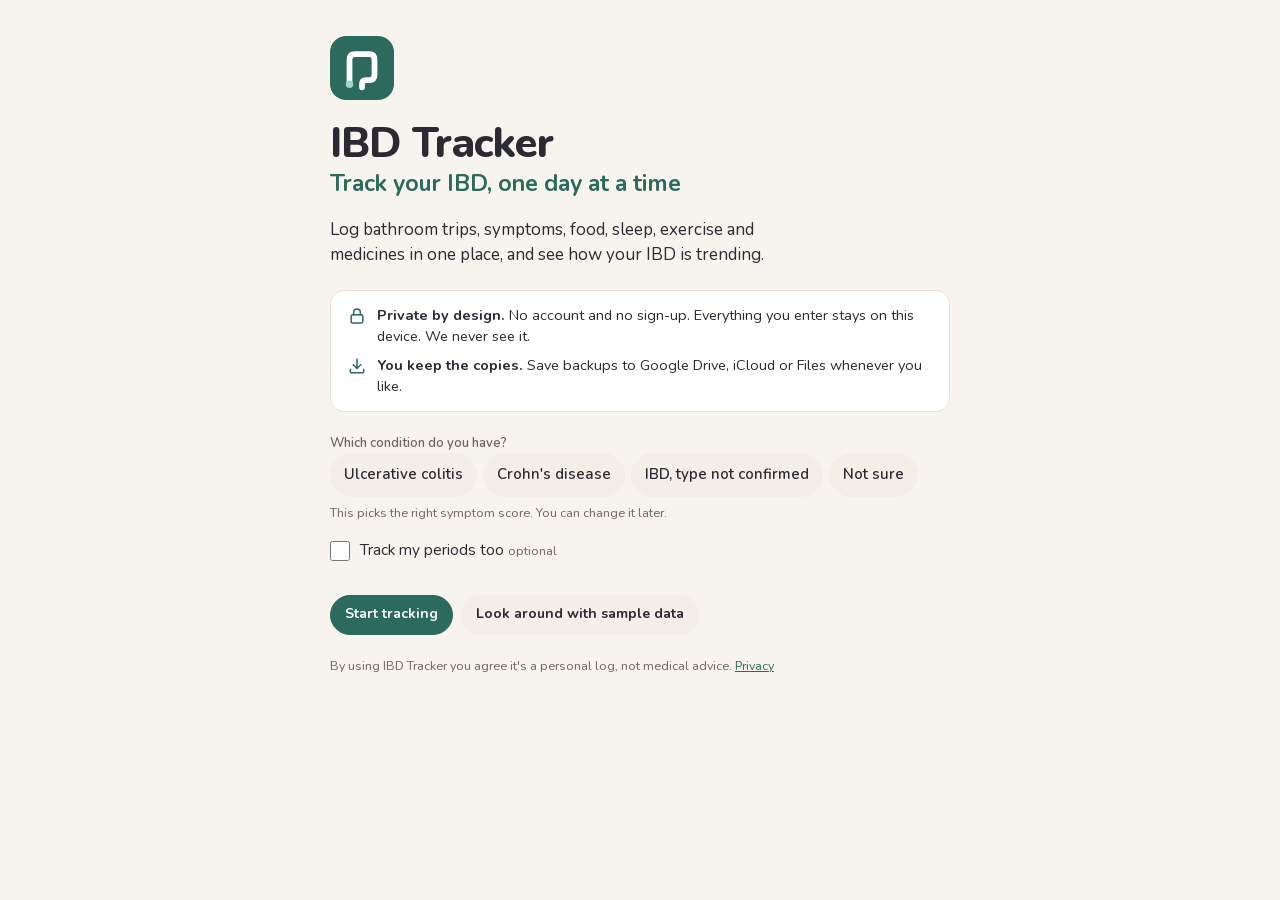
==== commit 6e98b4c2: "Accessibility: text size setting, chart summaries, dialog focus, clearer fields - Text size option (" ====
--- a/index.html
+++ b/index.html
@@ -64,6 +64,7 @@
 </div>
 <div id="sheet" hidden></div>
 <div id="toast" role="status" aria-live="polite" hidden></div>
+<div id="chart-live" class="sr-only" aria-live="polite"></div>
 <div id="tip" hidden></div>
 <script src="app.js"></script>
 </body>
--- a/styles.css
+++ b/styles.css
@@ -7,6 +7,7 @@
   --ink: #17262B;
   --muted: #56666B;
   --line: #D5DEDC;
+  --control-line: #78878B; /* edges of text fields: at least 3:1 against the background */
   --accent: #2B6A5C;
   --accent-ink: #FFFFFF;
   --accent-soft: #DCEBE6;
@@ -39,7 +40,7 @@
 @media (prefers-color-scheme: dark) {
   :root:not([data-theme="light"]) {
     color-scheme: dark;
-    --bg: #0E1517; --surface: #152025; --surface-2: #1B282D; --ink: #E3EBEA; --muted: #97A8AA; --line: #273A3F;
+    --bg: #0E1517; --surface: #152025; --surface-2: #1B282D; --ink: #E3EBEA; --muted: #97A8AA; --line: #273A3F; --control-line: #647B80;
     --accent: #74C3AE; --accent-ink: #0E1517; --accent-soft: #1C3832;
     --blood: #EE8579; --blood-soft: #3A2224; --warn: #E6B062; --warn-soft: #3A2E1A; --good: #7CC795; --good-soft: #1C3326;
     --c-bm: #D29C78; --c-meal: #E2B25A; --c-med: #74C3AE; --c-sleep: #A5A9EC; --c-ex: #7DB9E0; --c-check: #C79ED3; --c-water: #7DB9E0;
@@ -52,7 +53,7 @@
 }
 :root[data-theme="dark"] {
   color-scheme: dark;
-  --bg: #0E1517; --surface: #152025; --surface-2: #1B282D; --ink: #E3EBEA; --muted: #97A8AA; --line: #273A3F;
+  --bg: #0E1517; --surface: #152025; --surface-2: #1B282D; --ink: #E3EBEA; --muted: #97A8AA; --line: #273A3F; --control-line: #647B80;
   --accent: #74C3AE; --accent-ink: #0E1517; --accent-soft: #1C3832;
   --blood: #EE8579; --blood-soft: #3A2224; --warn: #E6B062; --warn-soft: #3A2E1A; --good: #7CC795; --good-soft: #1C3326;
   --c-bm: #D29C78; --c-meal: #E2B25A; --c-med: #74C3AE; --c-sleep: #A5A9EC; --c-ex: #7DB9E0; --c-check: #C79ED3; --c-water: #7DB9E0;
@@ -64,7 +65,9 @@
 }
 
 html { -webkit-text-size-adjust: 100%; }
-body { margin: 0; padding-top: env(safe-area-inset-top, 0px); background: var(--bg); color: var(--ink); font-family: var(--font-ui); font-size: 15px; line-height: 1.45; -webkit-font-smoothing: antialiased; }
+html[data-text="large"] { font-size: 112.5%; }
+html[data-text="larger"] { font-size: 125%; }
+body { margin: 0; padding-top: env(safe-area-inset-top, 0px); background: var(--bg); color: var(--ink); font-family: var(--font-ui); font-size: 0.9375rem; line-height: 1.45; -webkit-font-smoothing: antialiased; }
 body.sheet-open { overflow: hidden; }
 button, input, select, textarea { font: inherit; color: inherit; }
 button { cursor: pointer; }
@@ -75,14 +78,14 @@
 .muted { color: var(--muted); }
 .mono { font-family: var(--font-mono); font-variant-numeric: tabular-nums; }
 .grow { flex: 1; min-width: 0; }
-.eyebrow { display: block; font-size: 11.5px; font-weight: 700; letter-spacing: .08em; text-transform: uppercase; color: var(--muted); }
+.eyebrow { display: block; font-size: 0.75rem; font-weight: 700; letter-spacing: .08em; text-transform: uppercase; color: var(--muted); }
 .empty { color: var(--muted); }
 
 /* shell */
 .app { display: grid; min-height: 100%; }
 .nav { position: fixed; left: 0; right: 0; bottom: 0; z-index: 30; display: grid; grid-template-columns: repeat(4, 1fr); gap: 4px; background: var(--surface); border-top: 1px solid var(--line); padding: 6px 8px calc(6px + env(safe-area-inset-bottom, 0px)); }
 .nav .brand { display: none; }
-.nav button { display: flex; flex-direction: column; align-items: center; gap: 2px; padding: 6px 4px; border: 0; background: none; color: var(--muted); font-size: 12px; font-weight: 600; border-radius: 10px; }
+.nav button { display: flex; flex-direction: column; align-items: center; gap: 2px; padding: 6px 4px; border: 0; background: none; color: var(--muted); font-size: 0.75rem; font-weight: 600; border-radius: 10px; }
 .nav button[aria-current="page"] { color: var(--accent); }
 .nav button .ic { width: 22px; height: 22px; }
 main { width: 100%; max-width: 1180px; margin-inline: auto; padding-inline: var(--gutter); padding-block: 0 120px; min-width: 0; }
@@ -90,9 +93,9 @@
   :root { --gutter: 32px; }
   .app { grid-template-columns: 228px minmax(0, 1fr); }
   .nav { position: sticky; top: 0; left: auto; right: auto; bottom: auto; align-self: start; height: 100vh; height: 100dvh; display: flex; flex-direction: column; gap: 4px; padding: 22px 14px; border-top: 0; border-right: 1px solid var(--line); }
-  .nav .brand { display: block; font-family: var(--font-display); font-size: 21px; font-weight: 700; letter-spacing: -.01em; padding: 0 12px 18px; }
-  .nav .brand small { display: block; font-family: var(--font-ui); font-size: 12.5px; font-weight: 500; color: var(--muted); letter-spacing: 0; }
-  .nav button { flex-direction: row; gap: 12px; font-size: 15px; padding: 10px 12px; justify-content: flex-start; color: var(--ink); }
+  .nav .brand { display: block; font-family: var(--font-display); font-size: 1.3125rem; font-weight: 700; letter-spacing: -.01em; padding: 0 12px 18px; }
+  .nav .brand small { display: block; font-family: var(--font-ui); font-size: 0.7812rem; font-weight: 500; color: var(--muted); letter-spacing: 0; }
+  .nav button { flex-direction: row; gap: 12px; font-size: 0.9375rem; padding: 10px 12px; justify-content: flex-start; color: var(--ink); }
   .nav button[aria-current="page"] { background: var(--accent-soft); color: var(--ink); }
   .nav button[aria-current="page"] .ic { color: var(--accent); }
   main { padding-block: 0 56px; }
@@ -101,21 +104,21 @@
 /* day bar */
 .daybar { position: sticky; top: env(safe-area-inset-top, 0px); z-index: 20; display: flex; align-items: center; gap: 6px; margin-inline: calc(-1 * var(--gutter)); padding: 10px var(--gutter); background: var(--bg); }
 .daybar .title { flex: 1; min-width: 0; text-align: center; }
-.daybar h1 { font-family: var(--font-display); font-size: clamp(19px, 5vw, 26px); font-weight: 700; letter-spacing: -.015em; line-height: 1.15; }
+.daybar h1 { font-family: var(--font-display); font-size: clamp(1.1875rem, 5vw, 1.625rem); font-weight: 700; letter-spacing: -.015em; line-height: 1.15; }
 .pagehead { display: flex; align-items: center; gap: 12px; flex-wrap: wrap; padding-block: 16px 12px; }
-.pagehead h1 { font-family: var(--font-display); font-size: clamp(22px, 5vw, 28px); font-weight: 700; letter-spacing: -.015em; flex: 1; }
-.sync { display: inline-flex; align-items: center; gap: 6px; font-size: 12px; font-weight: 600; color: var(--muted); white-space: nowrap; }
+.pagehead h1 { font-family: var(--font-display); font-size: clamp(1.375rem, 5vw, 1.75rem); font-weight: 700; letter-spacing: -.015em; flex: 1; }
+.sync { display: inline-flex; align-items: center; gap: 6px; font-size: 0.75rem; font-weight: 600; color: var(--muted); white-space: nowrap; }
 .sync::before { content: ""; width: 8px; height: 8px; border-radius: 50%; background: var(--good); }
 .sync.saving::before { background: var(--warn); }
 .sync.local::before, .sync.sample::before { background: var(--c-sleep); }
 .sync.off::before { background: var(--blood); }
 
 /* buttons */
-.btn { display: inline-flex; align-items: center; justify-content: center; gap: 6px; min-height: 40px; padding: 8px 14px; border-radius: 10px; border: 1px solid var(--line); background: var(--surface); font-weight: 600; font-size: 14px; white-space: nowrap; text-decoration: none; }
+.btn { display: inline-flex; align-items: center; justify-content: center; gap: 6px; min-height: 40px; padding: 8px 14px; border-radius: 10px; border: 1px solid var(--line); background: var(--surface); font-weight: 600; font-size: 0.875rem; white-space: nowrap; text-decoration: none; }
 .btn:hover { border-color: var(--muted); }
 .btn.primary { background: var(--accent); border-color: var(--accent); color: var(--accent-ink); }
 .btn.primary:hover { filter: brightness(1.06); }
-.btn.small { min-height: 32px; padding: 4px 12px; font-size: 13px; border-radius: 8px; }
+.btn.small { min-height: 32px; padding: 4px 12px; font-size: 0.8125rem; border-radius: 8px; }
 .btn.ghost { background: transparent; }
 .btn.danger { color: var(--blood); }
 .btn.armed { background: var(--blood); border-color: var(--blood); color: #fff; }
@@ -128,7 +131,7 @@
 .btns { display: flex; gap: 8px; flex-wrap: wrap; align-items: center; }
 
 /* banners */
-.banner { display: flex; align-items: center; gap: 10px 14px; flex-wrap: wrap; padding: 10px 14px; border-radius: 12px; background: var(--night-soft); font-size: 14px; margin-block: 4px 8px; }
+.banner { display: flex; align-items: center; gap: 10px 14px; flex-wrap: wrap; padding: 10px 14px; border-radius: 12px; background: var(--night-soft); font-size: 0.875rem; margin-block: 4px 8px; }
 .banner.warn { background: var(--warn-soft); }
 .banner p { flex: 1; min-width: 200px; }
 
@@ -138,18 +141,18 @@
 @media (min-width: 1100px) { .today { grid-template-columns: minmax(0, 1fr) minmax(0, 1fr); align-items: start; gap: 20px; } }
 .card { background: var(--surface); border: 1px solid var(--line); border-radius: 16px; padding: 14px 16px; min-width: 0; }
 .card-head { display: flex; flex-wrap: wrap; align-items: baseline; justify-content: space-between; gap: 2px 12px; margin-bottom: 10px; }
-.card h2, .section-title { font-family: var(--font-display); font-size: 18px; font-weight: 650; letter-spacing: -.01em; }
+.card h2, .section-title { font-family: var(--font-display); font-size: 1.125rem; font-weight: 650; letter-spacing: -.01em; }
 .card-foot { display: flex; gap: 8px; flex-wrap: wrap; margin-top: 10px; }
 
 /* activity */
 .activity { background: var(--surface); border: 1px solid var(--line); border-radius: 16px; padding: 16px; }
 .act-top { display: flex; align-items: flex-end; justify-content: space-between; gap: 8px 16px; flex-wrap: wrap; }
 .act-row { display: flex; align-items: center; gap: 12px; margin-top: 4px; }
-.act-score { font-family: var(--font-display); font-size: 46px; font-weight: 700; line-height: 1; font-variant-numeric: tabular-nums; letter-spacing: -.02em; }
-.act-scale { font-size: 13px; color: var(--muted); }
-.act-note { font-size: 13px; color: var(--muted); max-width: 30ch; }
+.act-score { font-family: var(--font-display); font-size: 2.875rem; font-weight: 700; line-height: 1; font-variant-numeric: tabular-nums; letter-spacing: -.02em; }
+.act-scale { font-size: 0.8125rem; color: var(--muted); }
+.act-note { font-size: 0.8125rem; color: var(--muted); max-width: 30ch; }
 .act-empty { margin-top: 6px; color: var(--muted); max-width: 46ch; }
-.band { display: inline-flex; align-items: center; padding: 3px 10px; border-radius: 999px; font-size: 13px; font-weight: 700; }
+.band { display: inline-flex; align-items: center; padding: 3px 10px; border-radius: 999px; font-size: 0.8125rem; font-weight: 700; }
 .b0 { background: var(--lvl-0); color: var(--lvl-ink-0); }
 .b1 { background: var(--lvl-1); color: var(--lvl-ink-1); }
 .b2 { background: var(--lvl-2); color: var(--lvl-ink-2); }
@@ -158,11 +161,11 @@
 .gauge span { border-radius: 4px; }
 .gauge .g0 { background: var(--lvl-0); } .gauge .g1 { background: var(--lvl-1); } .gauge .g2 { background: var(--lvl-2); } .gauge .g3 { background: var(--lvl-3); }
 .gauge .mark { position: absolute; top: -5px; width: 4px; height: 18px; border-radius: 2px; background: var(--ink); box-shadow: 0 0 0 2px var(--surface); }
-.gauge-l { display: flex; gap: 2px; margin-top: 6px; font-size: 11.5px; color: var(--muted); }
+.gauge-l { display: flex; gap: 2px; margin-top: 6px; font-size: 0.75rem; color: var(--muted); }
 .gauge-l span { min-width: 0; overflow: hidden; text-overflow: ellipsis; white-space: nowrap; line-height: 1.35; }
 .gauge-l b { display: block; overflow: hidden; text-overflow: ellipsis; font-weight: 600; color: var(--ink); }
 .facts { display: flex; flex-wrap: wrap; gap: 6px; margin-top: 12px; }
-.fact { display: inline-flex; align-items: center; gap: 5px; font-size: 13px; padding: 3px 10px; border-radius: 999px; background: var(--surface-2); border: 1px solid var(--line); }
+.fact { display: inline-flex; align-items: center; gap: 5px; font-size: 0.8125rem; padding: 3px 10px; border-radius: 999px; background: var(--surface-2); border: 1px solid var(--line); }
 .fact.blood { color: var(--blood); background: var(--blood-soft); border-color: transparent; font-weight: 600; }
 .fact.warn { color: var(--warn); background: var(--warn-soft); border-color: transparent; }
 
@@ -171,8 +174,8 @@
 .qbtn { display: flex; flex-direction: column; align-items: flex-start; gap: 4px; padding: 12px; min-height: 88px; min-width: 0; background: var(--surface); border: 1px solid var(--line); border-radius: 14px; text-align: left; }
 .qbtn:hover { border-color: var(--k); }
 .qbtn .ic { width: 24px; height: 24px; color: var(--k); margin-bottom: 4px; }
-.qbtn strong { font-size: 15px; line-height: 1.2; }
-.qbtn small { color: var(--muted); font-size: 12.5px; line-height: 1.25; }
+.qbtn strong { font-size: 0.9375rem; line-height: 1.2; }
+.qbtn small { color: var(--muted); font-size: 0.7812rem; line-height: 1.25; }
 .k-bm { --k: var(--c-bm); } .k-meal { --k: var(--c-meal); } .k-dose { --k: var(--c-med); } .k-sleep { --k: var(--c-sleep); } .k-ex { --k: var(--c-ex); } .k-checkin { --k: var(--c-check); } .k-nap { --k: var(--c-sleep); } .k-water { --k: var(--c-water); }
 
 /* water */
@@ -186,17 +189,17 @@
 .slot { border-top: 1px solid var(--line); padding-block: 10px; }
 .slot:first-of-type { border-top: 0; padding-top: 0; }
 .slot-head { display: flex; align-items: center; justify-content: space-between; gap: 8px; margin-bottom: 4px; min-height: 32px; }
-.slot-time { font-family: var(--font-mono); font-size: 13px; font-weight: 600; color: var(--muted); }
+.slot-time { font-family: var(--font-mono); font-size: 0.8125rem; font-weight: 600; color: var(--muted); }
 .slot-time.late { color: var(--warn); }
 .dose-list { list-style: none; margin: 0; padding: 0; display: grid; gap: 2px; }
 .dose-row { display: flex; align-items: center; gap: 10px; padding-block: 6px; }
 .dose-main { flex: 1; min-width: 0; display: flex; flex-direction: column; }
 .dose-name { font-weight: 600; }
-.dose-amt, .dose-note { font-size: 13px; color: var(--muted); }
+.dose-amt, .dose-note { font-size: 0.8125rem; color: var(--muted); }
 .dose-note { font-style: italic; }
 .dose-act { display: flex; align-items: center; gap: 4px; flex: none; }
-.kind { font-size: 10.5px; font-weight: 700; letter-spacing: .06em; text-transform: uppercase; color: var(--muted); border: 1px solid var(--line); border-radius: 6px; padding: 1px 5px; margin-left: 4px; vertical-align: 2px; }
-.status { display: inline-flex; align-items: center; gap: 4px; padding: 5px 10px; border-radius: 999px; font-size: 13px; font-weight: 600; border: 0; background: var(--good-soft); color: var(--good); font-family: var(--font-ui); }
+.kind { font-size: 0.75rem; font-weight: 700; letter-spacing: .06em; text-transform: uppercase; color: var(--muted); border: 1px solid var(--line); border-radius: 6px; padding: 1px 5px; margin-left: 4px; vertical-align: 2px; }
+.status { display: inline-flex; align-items: center; gap: 4px; padding: 5px 10px; border-radius: 999px; font-size: 0.8125rem; font-weight: 600; border: 0; background: var(--good-soft); color: var(--good); font-family: var(--font-ui); }
 .status .ic { width: 15px; height: 15px; stroke-width: 2.4; }
 .status.skipped { background: var(--surface-2); color: var(--muted); }
 .extra-doses { border-top: 1px solid var(--line); padding-top: 10px; margin-top: 4px; }
@@ -205,12 +208,12 @@
 .sleep-stats { display: grid; grid-template-columns: repeat(4, minmax(0, 1fr)); gap: 10px; }
 .sleep-stats div { min-width: 0; }
 .sleep-stats .lbl { display: block; }
-.sleep-stats b { display: block; font-family: var(--font-display); font-size: 20px; font-weight: 700; line-height: 1.2; font-variant-numeric: tabular-nums; }
-.sleep-stats b.mono { font-family: var(--font-mono); font-size: 14px; font-weight: 600; padding-top: 4px; }
-.sleep-stats small { font-size: 12px; color: var(--muted); }
+.sleep-stats b { display: block; font-family: var(--font-display); font-size: 1.25rem; font-weight: 700; line-height: 1.2; font-variant-numeric: tabular-nums; }
+.sleep-stats b.mono { font-family: var(--font-mono); font-size: 0.875rem; font-weight: 600; padding-top: 4px; }
+.sleep-stats small { font-size: 0.75rem; color: var(--muted); }
 @media (max-width: 520px) { .sleep-stats { grid-template-columns: repeat(2, minmax(0, 1fr)); } }
 .sleep-pend { display: flex; align-items: center; justify-content: space-between; gap: 12px; flex-wrap: wrap; padding: 12px 14px; border-radius: 12px; background: var(--night-soft); }
-.tonight { display: flex; align-items: center; justify-content: space-between; gap: 10px; flex-wrap: wrap; margin-top: 12px; padding-top: 12px; border-top: 1px solid var(--line); font-size: 14px; }
+.tonight { display: flex; align-items: center; justify-content: space-between; gap: 10px; flex-wrap: wrap; margin-top: 12px; padding-top: 12px; border-top: 1px solid var(--line); font-size: 0.875rem; }
 .tonight span { display: inline-flex; align-items: center; gap: 8px; }
 .naps { display: flex; flex-wrap: wrap; gap: 6px; margin-top: 10px; align-items: center; }
 
@@ -219,11 +222,11 @@
 .tl::before { content: ""; position: absolute; left: 91px; top: 14px; bottom: 14px; width: 2px; background: var(--line); border-radius: 1px; }
 .tl-item { position: relative; display: grid; grid-template-columns: 74px 12px minmax(0, 1fr); gap: 10px; align-items: start; width: 100%; padding: 9px 6px; border: 0; background: none; text-align: left; border-radius: 10px; }
 .tl-item:hover { background: var(--surface-2); }
-.tl-item time { font-family: var(--font-mono); font-size: 13px; color: var(--muted); padding-top: 1px; font-variant-numeric: tabular-nums; white-space: nowrap; }
+.tl-item time { font-family: var(--font-mono); font-size: 0.8125rem; color: var(--muted); padding-top: 1px; font-variant-numeric: tabular-nums; white-space: nowrap; }
 .tl-dot { width: 12px; height: 12px; border-radius: 50%; background: var(--k); margin-top: 4px; box-shadow: 0 0 0 3px var(--surface); }
 .tl-main { min-width: 0; }
 .tl-main strong { display: block; font-weight: 600; }
-.tl-sub { display: block; font-size: 13px; color: var(--muted); overflow-wrap: anywhere; }
+.tl-sub { display: block; font-size: 0.8125rem; color: var(--muted); overflow-wrap: anywhere; }
 .tl-sub .bl { color: var(--blood); font-weight: 600; }
 
 /* sheets */
@@ -232,7 +235,7 @@
 .sheet { position: relative; display: flex; flex-direction: column; width: 100%; max-height: 92vh; max-height: 92dvh; background: var(--surface); border-radius: 20px 20px 0 0; box-shadow: var(--shadow); outline: none; animation: sheet-up .2s ease-out; }
 @keyframes sheet-up { from { transform: translateY(16px); opacity: .6; } to { transform: none; opacity: 1; } }
 .sheet-head { display: flex; align-items: center; justify-content: space-between; gap: 12px; padding: 14px 12px 6px 18px; }
-.sheet-head h2 { font-family: var(--font-display); font-size: 20px; font-weight: 700; letter-spacing: -.01em; }
+.sheet-head h2 { font-family: var(--font-display); font-size: 1.25rem; font-weight: 700; letter-spacing: -.01em; }
 .sheet-body { overflow: auto; overscroll-behavior: contain; padding: 6px 18px 18px; display: grid; gap: 18px; }
 .sheet-foot { display: flex; align-items: center; gap: 8px; padding: 12px 18px calc(12px + env(safe-area-inset-bottom, 0px)); border-top: 1px solid var(--line); }
 @media (min-width: 700px) {
@@ -243,10 +246,10 @@
 
 /* form controls */
 .field { display: grid; gap: 7px; border: 0; margin: 0; padding: 0; min-width: 0; }
-.lbl { font-size: 13px; font-weight: 600; color: var(--muted); padding: 0; }
+.lbl { font-size: 0.8125rem; font-weight: 600; color: var(--muted); padding: 0; }
 .lbl .hint { font-weight: 400; }
-.hint { font-size: 12.5px; color: var(--muted); }
-input[type="text"], input[type="number"], input[type="time"], input[type="date"], select, textarea { width: 100%; min-width: 0; min-height: 44px; padding: 8px 12px; border: 1px solid var(--line); border-radius: 10px; background: var(--surface-2); font-size: 16px; }
+.hint { font-size: 0.7812rem; color: var(--muted); }
+input[type="text"], input[type="number"], input[type="time"], input[type="date"], select, textarea { width: 100%; min-width: 0; min-height: 44px; padding: 8px 12px; border: 1px solid var(--control-line); border-radius: 10px; background: var(--surface-2); font-size: 1rem; }
 input:focus, select:focus, textarea:focus { outline: 2px solid var(--accent); outline-offset: 0; border-color: var(--accent); }
 .row2 { display: grid; grid-template-columns: repeat(2, minmax(0, 1fr)); gap: 12px; align-items: end; }
 .row3 { display: grid; grid-template-columns: repeat(3, minmax(0, 1fr)); gap: 12px; align-items: end; }
@@ -255,7 +258,7 @@
 .seg, .chips { display: flex; flex-wrap: wrap; gap: 6px; }
 .seg label, .chips label, .bristol label { position: relative; }
 .seg input, .chips input, .bristol input { position: absolute; opacity: 0; width: 1px; height: 1px; pointer-events: none; }
-.seg span, .chips span { display: inline-flex; align-items: center; min-height: 38px; padding: 6px 13px; border-radius: 999px; border: 1px solid var(--line); background: var(--surface); font-size: 14px; cursor: pointer; user-select: none; }
+.seg span, .chips span { display: inline-flex; align-items: center; min-height: 38px; padding: 6px 13px; border-radius: 999px; border: 1px solid var(--line); background: var(--surface); font-size: 0.875rem; cursor: pointer; user-select: none; }
 .seg label:hover span, .chips label:hover span { border-color: var(--muted); }
 .seg input:checked + span { background: var(--accent); border-color: var(--accent); color: var(--accent-ink); font-weight: 600; }
 .chips input:checked + span { background: var(--accent-soft); border-color: var(--accent); font-weight: 600; }
@@ -263,30 +266,30 @@
 .seg input:focus-visible + span, .chips input:focus-visible + span, .bristol input:focus-visible + span { outline: 2px solid var(--accent); outline-offset: 2px; }
 .bristol { display: grid; grid-template-columns: repeat(auto-fill, minmax(84px, 1fr)); gap: 6px; }
 .bristol span { display: flex; flex-direction: column; gap: 2px; height: 100%; min-height: 66px; padding: 7px 9px; border: 1px solid var(--line); border-radius: 10px; cursor: pointer; }
-.bristol b { font-family: var(--font-display); font-size: 20px; line-height: 1.1; }
-.bristol small { font-size: 11.5px; color: var(--muted); line-height: 1.25; }
+.bristol b { font-family: var(--font-display); font-size: 1.25rem; line-height: 1.1; }
+.bristol small { font-size: 0.75rem; color: var(--muted); line-height: 1.25; }
 .bristol input:checked + span { border-color: var(--accent); background: var(--accent-soft); box-shadow: inset 0 0 0 1px var(--accent); }
 .toggle { display: flex; align-items: center; gap: 10px; min-height: 44px; cursor: pointer; }
 .toggle input { width: 20px; height: 20px; accent-color: var(--accent); flex: none; margin: 0; }
 .range { display: flex; align-items: center; gap: 12px; }
 .range input { flex: 1; accent-color: var(--accent); min-width: 0; }
 .range output { font-family: var(--font-mono); font-weight: 600; min-width: 2.5ch; text-align: right; }
-.calc { background: var(--surface-2); border-radius: 10px; padding: 10px 12px; font-size: 14px; }
+.calc { background: var(--surface-2); border-radius: 10px; padding: 10px 12px; font-size: 0.875rem; }
 .calc:empty { display: none; }
 .time-row { display: flex; gap: 6px; align-items: center; }
 .times { display: grid; gap: 6px; }
-.chip-btn { display: inline-flex; align-items: center; min-height: 34px; padding: 5px 12px; border-radius: 999px; border: 1px dashed var(--muted); background: transparent; font-size: 13.5px; }
+.chip-btn { display: inline-flex; align-items: center; min-height: 34px; padding: 5px 12px; border-radius: 999px; border: 1px dashed var(--muted); background: transparent; font-size: 0.8438rem; }
 .chip-btn:hover { border-style: solid; border-color: var(--accent); }
 .presets, .favs { display: flex; flex-wrap: wrap; gap: 6px; }
 .info-chips { display: flex; flex-wrap: wrap; gap: 6px; }
-.sub-note { background: var(--warn-soft); color: var(--ink); padding: 8px 12px; border-radius: 10px; font-size: 13.5px; }
+.sub-note { background: var(--warn-soft); color: var(--ink); padding: 8px 12px; border-radius: 10px; font-size: 0.8438rem; }
 
 /* history */
 .cal-wrap { display: grid; gap: 14px; }
 .cal-head { display: flex; align-items: center; gap: 8px; }
-.cal-head h2 { flex: 1; text-align: center; font-family: var(--font-display); font-size: 20px; font-weight: 700; }
+.cal-head h2 { flex: 1; text-align: center; font-family: var(--font-display); font-size: 1.25rem; font-weight: 700; }
 .cal { display: grid; grid-template-columns: repeat(7, minmax(0, 1fr)); gap: 5px; }
-.cal-wd { font-size: 11.5px; text-align: center; color: var(--muted); font-weight: 700; letter-spacing: .04em; }
+.cal-wd { font-size: 0.75rem; text-align: center; color: var(--muted); font-weight: 700; letter-spacing: .04em; }
 .cal-cell { position: relative; aspect-ratio: 1 / 1; max-width: 100%; min-width: 0; display: flex; flex-direction: column; justify-content: space-between; align-items: flex-start; padding: 5px 7px; border-radius: 10px; border: 1px solid var(--line); background: var(--surface); color: var(--ink); font-variant-numeric: tabular-nums; }
 .cal-cell:hover { border-color: var(--muted); }
 .cal-cell.lv0 { background: var(--lvl-0); border-color: transparent; color: var(--lvl-ink-0); }
@@ -296,10 +299,10 @@
 .cal-cell.is-today { box-shadow: 0 0 0 2px var(--bg), 0 0 0 4px var(--ink); }
 .cal-cell.future { opacity: .4; cursor: default; }
 .cal-cell.pad { visibility: hidden; }
-.cal-d { font-size: 12px; font-weight: 600; }
-.cal-s { align-self: flex-end; font-family: var(--font-display); font-size: clamp(15px, 3.4vw, 20px); font-weight: 700; line-height: 1; }
+.cal-d { font-size: 0.75rem; font-weight: 600; }
+.cal-s { align-self: flex-end; font-family: var(--font-display); font-size: clamp(0.9375rem, 3.4vw, 1.25rem); font-weight: 700; line-height: 1; }
 .cal-blood { position: absolute; top: 6px; right: 6px; width: 8px; height: 8px; border-radius: 50%; background: var(--blood); box-shadow: 0 0 0 2px var(--surface); }
-.legend { display: flex; flex-wrap: wrap; gap: 8px 14px; font-size: 12.5px; color: var(--muted); align-items: center; }
+.legend { display: flex; flex-wrap: wrap; gap: 8px 14px; font-size: 0.7812rem; color: var(--muted); align-items: center; }
 .legend span { display: inline-flex; align-items: center; gap: 6px; }
 .legend i { width: 14px; height: 14px; border-radius: 4px; border: 1px solid var(--line); background: var(--surface); }
 .legend i.l0 { background: var(--lvl-0); border: 0; } .legend i.l1 { background: var(--lvl-1); border: 0; } .legend i.l2 { background: var(--lvl-2); border: 0; } .legend i.l3 { background: var(--lvl-3); border: 0; }
@@ -308,11 +311,11 @@
 @media (min-width: 1100px) { .hist { grid-template-columns: minmax(0, 1.15fr) minmax(0, 1fr); align-items: start; } }
 .stats { display: grid; grid-template-columns: repeat(auto-fit, minmax(140px, 1fr)); gap: 16px 12px; }
 .stat .lbl { display: block; }
-.stat b { display: block; font-family: var(--font-display); font-size: 24px; font-weight: 700; line-height: 1.2; font-variant-numeric: tabular-nums; }
-.stat small { font-size: 12.5px; color: var(--muted); }
-details.about { font-size: 14px; }
+.stat b { display: block; font-family: var(--font-display); font-size: 1.5rem; font-weight: 700; line-height: 1.2; font-variant-numeric: tabular-nums; }
+.stat small { font-size: 0.7812rem; color: var(--muted); }
+details.about { font-size: 0.875rem; }
 details.about summary { cursor: pointer; font-weight: 600; }
-details.about table { border-collapse: collapse; margin-top: 10px; font-size: 13px; width: 100%; }
+details.about table { border-collapse: collapse; margin-top: 10px; font-size: 0.8125rem; width: 100%; }
 details.about td, details.about th { text-align: left; padding: 5px 8px 5px 0; border-bottom: 1px solid var(--line); vertical-align: top; }
 .tbl-wrap { overflow-x: auto; }
 
@@ -320,10 +323,10 @@
 .med-grid { display: grid; grid-template-columns: repeat(auto-fill, minmax(min(100%, 320px), 1fr)); gap: 12px; }
 .med-card { display: flex; flex-direction: column; gap: 8px; background: var(--surface); border: 1px solid var(--line); border-radius: 16px; padding: 14px 16px; min-width: 0; }
 .med-card header { display: flex; align-items: baseline; justify-content: space-between; gap: 10px; }
-.med-card h3 { font-size: 17px; font-weight: 700; }
-.med-card .tag { font-size: 12px; color: var(--muted); white-space: nowrap; }
-.med-line { font-size: 14px; }
-.med-line.sub { color: var(--muted); font-size: 13px; }
+.med-card h3 { font-size: 1.0625rem; font-weight: 700; }
+.med-card .tag { font-size: 0.75rem; color: var(--muted); white-space: nowrap; }
+.med-line { font-size: 0.875rem; }
+.med-line.sub { color: var(--muted); font-size: 0.8125rem; }
 .med-card footer { display: flex; gap: 6px; flex-wrap: wrap; margin-top: 4px; }
 .strip { display: flex; gap: 3px; align-items: center; }
 .strip i { width: 14px; height: 14px; border-radius: 4px; background: var(--surface-2); border: 1px solid var(--line); }
@@ -332,10 +335,10 @@
 .strip i.miss { background: var(--warn-soft); border-color: var(--warn); }
 .strip i.pend { border: 1.5px dashed var(--accent); background: transparent; }
 .strip i.none { opacity: .35; }
-.adh { display: flex; align-items: center; gap: 10px; flex-wrap: wrap; font-size: 13px; color: var(--muted); }
+.adh { display: flex; align-items: center; gap: 10px; flex-wrap: wrap; font-size: 0.8125rem; color: var(--muted); }
 .adh b { color: var(--ink); font-variant-numeric: tabular-nums; }
-.pill-warn { display: inline-flex; align-items: center; gap: 6px; font-size: 13px; font-weight: 600; color: var(--warn); background: var(--warn-soft); border-radius: 8px; padding: 3px 8px; }
-.group-title { font-family: var(--font-display); font-size: 17px; font-weight: 650; margin: 22px 0 10px; }
+.pill-warn { display: inline-flex; align-items: center; gap: 6px; font-size: 0.8125rem; font-weight: 600; color: var(--warn); background: var(--warn-soft); border-radius: 8px; padding: 3px 8px; }
+.group-title { font-family: var(--font-display); font-size: 1.0625rem; font-weight: 650; margin: 22px 0 10px; }
 .stopped-list { list-style: none; margin: 10px 0 0; padding: 0; display: grid; gap: 6px; }
 .stopped-list li { display: flex; align-items: center; justify-content: space-between; gap: 10px; padding: 8px 12px; background: var(--surface); border: 1px solid var(--line); border-radius: 10px; }
 
@@ -347,10 +350,10 @@
 .file-btn input { position: absolute; opacity: 0; width: 1px; height: 1px; }
 
 /* toast + tooltip */
-#toast { position: fixed; left: 50%; transform: translateX(-50%); bottom: calc(86px + env(safe-area-inset-bottom, 0px)); z-index: 60; display: flex; align-items: center; gap: 14px; max-width: calc(100% - 32px); width: max-content; padding: 10px 14px; border-radius: 12px; background: var(--ink); color: var(--bg); box-shadow: var(--shadow); font-size: 14px; }
+#toast { position: fixed; left: 50%; transform: translateX(-50%); bottom: calc(86px + env(safe-area-inset-bottom, 0px)); z-index: 60; display: flex; align-items: center; gap: 14px; max-width: calc(100% - 32px); width: max-content; padding: 10px 14px; border-radius: 12px; background: var(--ink); color: var(--bg); box-shadow: var(--shadow); font-size: 0.875rem; }
 #toast button { border: 0; background: none; color: var(--bg); font-weight: 700; text-decoration: underline; padding: 4px; }
 @media (min-width: 960px) { #toast { bottom: 24px; left: calc(50% + 114px); } }
-#tip { position: fixed; z-index: 70; pointer-events: none; max-width: 240px; padding: 7px 10px; border-radius: 8px; background: var(--ink); color: var(--bg); font-size: 12.5px; line-height: 1.4; white-space: pre-line; box-shadow: var(--shadow); }
+#tip { position: fixed; z-index: 70; pointer-events: none; max-width: 240px; padding: 7px 10px; border-radius: 8px; background: var(--ink); color: var(--bg); font-size: 0.7812rem; line-height: 1.4; white-space: pre-line; box-shadow: var(--shadow); }
 .loading { padding: 60px 0; text-align: center; color: var(--muted); }
 
 /* ---------- standalone additions ---------- */
@@ -369,18 +372,18 @@
 body.onboarding .nav { display: none; }
 body.onboarding .app { grid-template-columns: minmax(0, 1fr); }
 .nav { grid-template-columns: repeat(5, 1fr); }
-.nav button { font-size: 11.5px; }
+.nav button { font-size: 0.75rem; }
 
 /* onboarding */
 .welcome { max-width: 620px; margin: 0 auto; padding-block: 36px 40px; display: grid; gap: 22px; }
 .welcome .mark { width: 64px; height: 64px; border-radius: 16px; }
-.welcome h1 { font-family: var(--font-display); font-size: clamp(30px, 8vw, 42px); font-weight: 800; letter-spacing: -.02em; line-height: 1.05; }
+.welcome h1 { font-family: var(--font-display); font-size: clamp(1.875rem, 8vw, 2.625rem); font-weight: 800; letter-spacing: -.02em; line-height: 1.05; }
 .welcome h1 span { display: block; color: var(--accent); font-size: .55em; font-weight: 700; letter-spacing: 0; margin-top: 6px; }
-.welcome .lead { font-size: 17px; max-width: 48ch; }
-.promise { display: grid; gap: 8px; padding: 14px 16px; border-radius: 14px; background: var(--surface); border: 1px solid var(--line); font-size: 14.5px; }
+.welcome .lead { font-size: 1.0625rem; max-width: 48ch; }
+.promise { display: grid; gap: 8px; padding: 14px 16px; border-radius: 14px; background: var(--surface); border: 1px solid var(--line); font-size: 0.9062rem; }
 .promise div { display: flex; gap: 10px; align-items: flex-start; }
 .promise .ic { color: var(--accent); margin-top: 1px; }
-.welcome .seg span { min-height: 44px; font-size: 15px; }
+.welcome .seg span { min-height: 44px; font-size: 0.9375rem; }
 .welcome a { color: var(--accent); }
 
 /* food card */
@@ -394,7 +397,7 @@
 .seg.rate label { display: block; min-width: 0; }
 .seg.rate span { display: flex; width: 100%; justify-content: center; min-height: 38px; padding: 4px 0; border-radius: 8px; font-variant-numeric: tabular-nums; }
 .rate-head { display: flex; justify-content: space-between; align-items: baseline; gap: 8px; }
-.rate-head button { border: 0; background: none; color: var(--muted); font-size: 12.5px; text-decoration: underline; padding: 2px; }
+.rate-head button { border: 0; background: none; color: var(--muted); font-size: 0.7812rem; text-decoration: underline; padding: 2px; }
 
 /* trends */
 .trends { display: grid; gap: 16px; }
@@ -403,35 +406,35 @@
 .tiles { display: grid; grid-template-columns: repeat(auto-fit, minmax(150px, 1fr)); gap: 10px; }
 .tile { background: var(--surface); border: 1px solid var(--line); border-radius: 14px; padding: 12px 14px; min-width: 0; }
 .tile .lbl { display: block; }
-.tile b { display: flex; align-items: center; gap: 8px; font-family: var(--font-display); font-size: 26px; font-weight: 700; line-height: 1.2; font-variant-numeric: tabular-nums; }
-.tile small { font-size: 12.5px; color: var(--muted); }
+.tile b { display: flex; align-items: center; gap: 8px; font-family: var(--font-display); font-size: 1.625rem; font-weight: 700; line-height: 1.2; font-variant-numeric: tabular-nums; }
+.tile small { font-size: 0.7812rem; color: var(--muted); }
 .chart { width: 100%; min-height: 180px; position: relative; }
 .chart svg { display: block; width: 100%; overflow: visible; }
-.chart text { fill: var(--muted); font-family: var(--font-ui); font-size: 11px; font-variant-numeric: tabular-nums; }
-.chart text.end-label { font-weight: 700; font-size: 11.5px; fill: var(--ink); }
+.chart text { fill: var(--muted); font-family: var(--font-ui); font-size: 0.75rem; font-variant-numeric: tabular-nums; }
+.chart text.end-label { font-weight: 700; font-size: 0.75rem; fill: var(--ink); }
 .chart .gridline { stroke: var(--grid); stroke-width: 1; }
 .chart .baseline { stroke: var(--line); stroke-width: 1; }
 .chart .hit { fill: transparent; cursor: pointer; }
 .chart .hit:hover { fill: var(--ink); fill-opacity: .05; }
-.chart-legend { display: flex; flex-wrap: wrap; gap: 6px 14px; font-size: 12.5px; color: var(--muted); margin-top: 8px; }
+.chart-legend { display: flex; flex-wrap: wrap; gap: 6px 14px; font-size: 0.7812rem; color: var(--muted); margin-top: 8px; }
 .chart-legend span { display: inline-flex; align-items: center; gap: 6px; }
 .chart-legend i { width: 12px; height: 12px; border-radius: 3px; }
 .chart-legend i.line { height: 3px; border-radius: 2px; }
 .chart-empty { display: grid; place-items: center; min-height: 140px; color: var(--muted); text-align: center; padding: 16px; }
 .range-seg .seg span { min-height: 34px; }
-.tbl { border-collapse: collapse; width: 100%; font-size: 13px; font-variant-numeric: tabular-nums; }
+.tbl { border-collapse: collapse; width: 100%; font-size: 0.8125rem; font-variant-numeric: tabular-nums; }
 .tbl th, .tbl td { text-align: right; padding: 6px 8px; border-bottom: 1px solid var(--line); white-space: nowrap; }
 .tbl th:first-child, .tbl td:first-child { text-align: left; }
-.tbl th { color: var(--muted); font-weight: 600; font-size: 12px; }
+.tbl th { color: var(--muted); font-weight: 600; font-size: 0.75rem; }
 .delta-up { color: var(--blood); font-weight: 700; }
 .delta-down { color: var(--good); font-weight: 700; }
 
 /* more */
 .danger-zone { border-color: color-mix(in srgb, var(--blood) 40%, var(--line)); }
 .steps { margin: 8px 0 0; padding-left: 20px; display: grid; gap: 4px; }
-.backup-when { font-size: 13.5px; color: var(--muted); }
+.backup-when { font-size: 0.8438rem; color: var(--muted); }
 .segbtns { display: flex; flex-wrap: wrap; gap: 6px; }
-.segbtns button { min-height: 34px; padding: 4px 12px; border-radius: 999px; border: 1px solid var(--line); background: var(--surface); font-size: 13.5px; }
+.segbtns button { min-height: 34px; padding: 4px 12px; border-radius: 999px; border: 1px solid var(--line); background: var(--surface); font-size: 0.8438rem; }
 .segbtns button[aria-pressed="true"] { background: var(--accent); border-color: var(--accent); color: var(--accent-ink); font-weight: 600; }
 
 /* fibre + period */
@@ -443,7 +446,7 @@
 .k-period { --k: var(--c-period); }
 .fact.period { color: var(--c-period); background: color-mix(in srgb, var(--c-period) 14%, transparent); border-color: transparent; font-weight: 600; }
 .cycle-row { display: flex; align-items: center; gap: 16px; }
-.cycle-day b { display: block; font-family: var(--font-display); font-size: 34px; font-weight: 700; line-height: 1.1; font-variant-numeric: tabular-nums; color: var(--c-period); }
+.cycle-day b { display: block; font-family: var(--font-display); font-size: 2.125rem; font-weight: 700; line-height: 1.1; font-variant-numeric: tabular-nums; color: var(--c-period); }
 .cal-period { position: absolute; left: 7px; bottom: 5px; width: 36%; height: 4px; border-radius: 2px; background: var(--c-period); box-shadow: 0 0 0 1.5px var(--surface); }
 .legend i.period { width: 14px; height: 4px; border-radius: 2px; border: 0; background: var(--c-period); }
 .chart-legend i.period-swatch { background: var(--c-period); opacity: .45; }
@@ -454,9 +457,9 @@
 .k-drinks { --k: var(--c-meal); } .k-cigs { --k: var(--muted); }
 .tag-group { display: grid; gap: 6px; }
 .tag-group + .tag-group { margin-top: 10px; }
-.sublbl { font-size: 12px; font-weight: 600; color: var(--muted); }
+.sublbl { font-size: 0.75rem; font-weight: 600; color: var(--muted); }
 .add-tag { max-width: 380px; }
-.add-tag input { min-height: 38px; font-size: 15px; }
+.add-tag input { min-height: 38px; font-size: 0.9375rem; }
 .tl li { display: flex; align-items: flex-start; gap: 2px; }
 .tl-item { flex: 1; min-width: 0; }
 .tl-rm { margin-top: 4px; color: var(--muted); }
@@ -465,41 +468,41 @@
 /* next-day difference charts */
 .impact { display: grid; gap: 12px; margin-top: 4px; }
 .impact-row { display: grid; gap: 5px; border-radius: 8px; cursor: default; }
-.impact-label { display: flex; justify-content: space-between; align-items: baseline; gap: 10px; font-size: 13.5px; }
-.impact-label .n { flex: none; font-size: 12px; color: var(--muted); font-variant-numeric: tabular-nums; }
+.impact-label { display: flex; justify-content: space-between; align-items: baseline; gap: 10px; font-size: 0.8438rem; }
+.impact-label .n { flex: none; font-size: 0.75rem; color: var(--muted); font-variant-numeric: tabular-nums; }
 .impact-track { position: relative; height: 16px; }
 .impact-track::before { content: ""; position: absolute; left: 50%; top: -4px; bottom: -4px; width: 1px; background: var(--muted); opacity: .5; }
 .impact-bar { position: absolute; top: 3px; height: 10px; }
 .impact-bar.up { background: var(--lvl-3); border-radius: 0 4px 4px 0; }
 .impact-bar.down { background: var(--lvl-0); border-radius: 4px 0 0 4px; }
 .impact-bar.flat { background: var(--bar-neutral); border-radius: 4px; }
-.impact-val { position: absolute; top: 0; font-size: 12px; font-weight: 700; line-height: 16px; color: var(--ink); font-variant-numeric: tabular-nums; white-space: nowrap; }
-.impact-axis { display: flex; justify-content: space-between; gap: 8px; margin-top: 10px; padding-top: 6px; border-top: 1px solid var(--line); font-size: 11.5px; color: var(--muted); }
+.impact-val { position: absolute; top: 0; font-size: 0.75rem; font-weight: 700; line-height: 16px; color: var(--ink); font-variant-numeric: tabular-nums; white-space: nowrap; }
+.impact-axis { display: flex; justify-content: space-between; gap: 8px; margin-top: 10px; padding-top: 6px; border-top: 1px solid var(--line); font-size: 0.75rem; color: var(--muted); }
 details.more-table { margin-top: 10px; }
-details.more-table summary { cursor: pointer; font-size: 13.5px; font-weight: 600; color: var(--accent); }
+details.more-table summary { cursor: pointer; font-size: 0.8438rem; font-weight: 600; color: var(--accent); }
 
 /* sliders that start as "Not rated" */
 .oslider input[type="range"] { width: 100%; accent-color: var(--accent); margin: 2px 0 0; }
 .oslider.unset input[type="range"] { opacity: .45; }
 .oslider .oval { font-weight: 700; color: var(--ink); margin-left: 4px; font-variant-numeric: tabular-nums; }
 .oslider.unset .oval { font-weight: 400; color: var(--muted); }
-.oslider .ends { display: flex; justify-content: space-between; gap: 8px; font-size: 12px; color: var(--muted); }
+.oslider .ends { display: flex; justify-content: space-between; gap: 8px; font-size: 0.75rem; color: var(--muted); }
 
 /* plain-word headlines on Trends cards */
-.headline { margin: 0 0 10px; font-size: 15px; line-height: 1.5; }
+.headline { margin: 0 0 10px; font-size: 0.9375rem; line-height: 1.5; }
 .headline + .headline { margin-top: -2px; }
-.conf { display: inline-block; margin-right: 8px; padding: 1px 7px; border-radius: 6px; background: var(--accent-soft); color: var(--accent); font-size: 11px; font-weight: 700; letter-spacing: .04em; text-transform: uppercase; vertical-align: 1px; }
+.conf { display: inline-block; margin-right: 8px; padding: 1px 7px; border-radius: 6px; background: var(--accent-soft); color: var(--accent); font-size: 0.75rem; font-weight: 700; letter-spacing: .04em; text-transform: uppercase; vertical-align: 1px; }
 
 /* compact food sliders: name, slider, answer in words */
 .oslider.orow { display: grid; grid-template-columns: 4.6em minmax(0, 1fr) 6.2em; align-items: center; gap: 10px; padding-block: 4px; }
-.oslider.orow .lbl { color: var(--ink); font-size: 14px; }
+.oslider.orow .lbl { color: var(--ink); font-size: 0.875rem; }
 .oslider.orow input[type="range"] { margin: 0; }
-.oslider.orow .oval { margin: 0; text-align: right; font-size: 13.5px; }
+.oslider.orow .oval { margin: 0; text-align: right; font-size: 0.8438rem; }
 
 /* time of day bars */
 .tod { display: grid; gap: 8px; }
-.tod-row { display: grid; grid-template-columns: minmax(0, 9em) minmax(0, 1fr) 4.8em; align-items: center; gap: 10px; font-size: 13.5px; }
-.tod-label small { display: block; font-size: 11.5px; color: var(--muted); }
+.tod-row { display: grid; grid-template-columns: minmax(0, 9em) minmax(0, 1fr) 4.8em; align-items: center; gap: 10px; font-size: 0.8438rem; }
+.tod-label small { display: block; font-size: 0.75rem; color: var(--muted); }
 .tod-track { display: flex; height: 12px; border-radius: 4px; background: var(--surface-2); overflow: hidden; }
 .tod-bar { display: block; height: 100%; }
 .tod-bar.neutral { background: var(--bar-neutral); }
@@ -515,17 +518,17 @@
 .am { display: flex; flex-wrap: wrap; align-items: center; gap: 10px 12px; padding-right: 44px; }
 .am-text { flex: 1 1 210px; min-width: 0; }
 .am-icons { display: flex; gap: 6px; flex: none; }
-.am-text { font-size: 15px; line-height: 1.45; }
-.am-neutral .am-text { font-size: 14px; color: var(--muted); }
-.am-hide { position: absolute; top: 12px; right: 0; border: 0; background: none; padding: 4px; font-size: 12.5px; color: var(--muted); text-decoration: underline; }
-.am-reply { min-height: 18px; margin-top: 8px; font-size: 13px; color: var(--muted); }
+.am-text { font-size: 0.9375rem; line-height: 1.45; }
+.am-neutral .am-text { font-size: 0.875rem; color: var(--muted); }
+.am-hide { position: absolute; top: 12px; right: 0; border: 0; background: none; padding: 4px; font-size: 0.7812rem; color: var(--muted); text-decoration: underline; }
+.am-reply { min-height: 18px; margin-top: 8px; font-size: 0.8125rem; color: var(--muted); }
 .am-reply:empty { min-height: 0; margin: 0; }
-.am-quote { margin: 0; padding-right: 44px; font-size: 15px; font-style: italic; line-height: 1.5; }
-.am-quote span { display: block; margin-top: 2px; font-style: normal; font-size: 13px; color: var(--muted); }
+.am-quote { margin: 0; padding-right: 44px; font-size: 0.9375rem; font-style: italic; line-height: 1.5; }
+.am-quote span { display: block; margin-top: 2px; font-style: normal; font-size: 0.8125rem; color: var(--muted); }
 .am .am-quote, .am + .am-quote { margin-top: 10px; }
 .am-notebox { display: flex; gap: 8px; margin-top: 10px; }
 .am-notebox[hidden] { display: none; }
-.am-notebox input { min-height: 38px; font-size: 15px; }
+.am-notebox input { min-height: 38px; font-size: 0.9375rem; }
 .ack { position: relative; display: inline-flex; align-items: center; justify-content: center; gap: 1px; height: 44px; min-width: 44px; padding: 0 9px; border-radius: 22px; border: 1.5px solid var(--fg); background: transparent; color: var(--fg); transition: background-color .25s; }
 .ack .ic { width: 21px; height: 21px; }
 .ack.on { background: var(--bg); }
@@ -553,15 +556,15 @@
 .dose-edit:hover { color: var(--accent); }
 /* meal suggestions, From yesterday, water nudge, reminders */
 .sheet .favs { max-height: 154px; overflow-y: auto; overscroll-behavior: contain; padding: 2px; margin: -2px; }
-.sug-note { display: flex; gap: 8px; align-items: flex-start; margin: -4px 0 12px; padding: 8px 12px; border-radius: 10px; background: var(--ack-v-bg); color: var(--ack-v-fg); font-size: 13.5px; }
+.sug-note { display: flex; gap: 8px; align-items: flex-start; margin: -4px 0 12px; padding: 8px 12px; border-radius: 10px; background: var(--ack-v-bg); color: var(--ack-v-fg); font-size: 0.8438rem; }
 .sug-note .ic { flex: none; width: 16px; height: 16px; margin-top: 2px; }
-.oslider.sugpill .oval::after { content: 'Suggested'; display: block; width: max-content; margin: 2px 0 0 auto; padding: 0 6px; border-radius: 999px; background: var(--accent-soft); color: var(--accent); font-size: 10.5px; font-weight: 600; line-height: 1.6; }
+.oslider.sugpill .oval::after { content: 'Suggested'; display: block; width: max-content; margin: 2px 0 0 auto; padding: 0 6px; border-radius: 999px; background: var(--accent-soft); color: var(--accent); font-size: 0.75rem; font-weight: 600; line-height: 1.6; }
 .chips label.sg input:checked + span { border-style: dashed; }
-.chips label.sg input:checked + span::after { content: '· suggested'; margin-left: 5px; font-weight: 400; color: var(--muted); font-size: 12.5px; }
-.alc-prompt { display: flex; flex-wrap: wrap; align-items: center; gap: 8px; margin: -4px 0 12px; padding: 8px 12px; border-radius: 10px; background: var(--ack-y-bg); color: var(--ack-y-fg); font-size: 13.5px; }
+.chips label.sg input:checked + span::after { content: '· suggested'; margin-left: 5px; font-weight: 400; color: var(--muted); font-size: 0.7812rem; }
+.alc-prompt { display: flex; flex-wrap: wrap; align-items: center; gap: 8px; margin: -4px 0 12px; padding: 8px 12px; border-radius: 10px; background: var(--ack-y-bg); color: var(--ack-y-fg); font-size: 0.8438rem; }
 .alc-prompt[hidden], .sug-note[hidden] { display: none; }
 .alc-prompt [data-alc-text] { flex: 1 1 180px; }
-.water-nudge { margin: 6px 0 0; font-size: 13px; color: var(--ack-b-fg); }
+.water-nudge { margin: 6px 0 0; font-size: 0.8125rem; color: var(--ack-b-fg); }
 .rem-list li { justify-content: flex-start; flex-wrap: wrap; gap: 8px; padding: 6px 0; }
 .rem-list input[type="time"] { width: auto; min-width: 7.5em; }
 .rem-list .btn .ic { width: 16px; height: 16px; }
@@ -570,13 +573,13 @@
 [data-fade].has-more { -webkit-mask-image: linear-gradient(to bottom, #000 calc(100% - 24px), transparent); mask-image: linear-gradient(to bottom, #000 calc(100% - 24px), transparent); }
 .alc-btns { display: flex; gap: 8px; margin-left: auto; }
 /* score breakdown */
-.why-btn { padding: 4px 0; border: 0; background: none; color: var(--accent); font-size: 13px; font-weight: 600; text-decoration: underline; text-underline-offset: 3px; cursor: pointer; }
+.why-btn { padding: 4px 0; border: 0; background: none; color: var(--accent); font-size: 0.8125rem; font-weight: 600; text-decoration: underline; text-underline-offset: 3px; cursor: pointer; }
 .activity > .act-note { margin: 6px 0 0; max-width: none; }
 .why { margin-top: 12px; padding: 4px 12px 10px; border-radius: 12px; background: var(--surface-2); }
 .why ul { list-style: none; margin: 0 0 6px; padding: 0; }
 .why li { display: flex; justify-content: space-between; align-items: baseline; gap: 12px; padding: 7px 0; border-bottom: 1px solid var(--line); }
-.why li b { display: block; font-size: 14px; font-weight: 600; }
-.why li small { color: var(--muted); font-size: 12.5px; }
+.why li b { display: block; font-size: 0.875rem; font-weight: 600; }
+.why li small { color: var(--muted); font-size: 0.7812rem; }
 .why li.zero b { font-weight: 500; color: var(--muted); }
 .why .pts { font-weight: 700; font-variant-numeric: tabular-nums; white-space: nowrap; }
 .why li.zero .pts { font-weight: 400; color: var(--muted); }
@@ -584,12 +587,12 @@
 .slot-sum { display: flex; align-items: center; gap: 8px; width: 100%; min-height: 36px; padding: 2px 0; border: 0; background: none; color: var(--ink); text-align: left; cursor: pointer; }
 .slot-sum .ic { flex: none; width: 18px; height: 18px; color: var(--good); }
 .slot-sum .slot-time { flex: none; }
-.slot-names { flex: 1; min-width: 0; overflow: hidden; text-overflow: ellipsis; white-space: nowrap; font-size: 13.5px; color: var(--muted); }
-.slot-show { flex: none; font-size: 13px; font-weight: 600; color: var(--accent); }
+.slot-names { flex: 1; min-width: 0; overflow: hidden; text-overflow: ellipsis; white-space: nowrap; font-size: 0.8438rem; color: var(--muted); }
+.slot-show { flex: none; font-size: 0.8125rem; font-weight: 600; color: var(--accent); }
 /* meal ratings in the timeline */
 .tl-mac { display: flex; flex-wrap: wrap; gap: 2px 8px; margin: 4px 0 3px; }
 .tl-mac > span { display: grid; gap: 2px; min-width: 0; }
-.tl-mac b { overflow: hidden; text-overflow: ellipsis; white-space: nowrap; font-size: 11px; font-weight: 500; color: var(--muted); }
+.tl-mac b { overflow: hidden; text-overflow: ellipsis; white-space: nowrap; font-size: 0.75rem; font-weight: 500; color: var(--muted); }
 .tl-mac > span > i { display: block; width: 28px; height: 5px; overflow: hidden; border: 1px solid var(--line); border-radius: 3px; background: var(--surface-2); }
 .tl-mac > span > i > i { display: block; height: 100%; border: 0; border-radius: 0; }
 .tl-mac .c > i > i { background: var(--s1); } .tl-mac .p > i > i { background: var(--s2); } .tl-mac .f > i > i { background: var(--s3); } .tl-mac .fb > i > i { background: var(--s4); }
@@ -600,15 +603,15 @@
 .tcard.folded .card-head { margin-bottom: 0; }
 .standout { list-style: none; margin: 0; padding: 0; display: grid; gap: 10px; }
 .standout li { padding: 10px 12px; border-radius: 12px; background: var(--surface-2); }
-.standout p { margin: 6px 0; font-size: 15px; line-height: 1.5; }
-.link-btn { display: inline-flex; align-items: center; gap: 4px; padding: 0; border: 0; background: none; color: var(--accent); font-size: 13px; font-weight: 600; cursor: pointer; }
+.standout p { margin: 6px 0; font-size: 0.9375rem; line-height: 1.5; }
+.link-btn { display: inline-flex; align-items: center; gap: 4px; padding: 0; border: 0; background: none; color: var(--accent); font-size: 0.8125rem; font-weight: 600; cursor: pointer; }
 .link-btn .ic { width: 14px; height: 14px; }
 /* More: groups and scrolling lists */
 .more .group-title { margin: 10px 0 -6px; }
 .more .group-title:first-child { margin-top: 0; }
 .fav-list.scroll-list { max-height: 214px; overflow-y: auto; overscroll-behavior: contain; padding-right: 4px; }
 /* one-time tips */
-.tip { display: flex; align-items: flex-start; gap: 10px; margin: 0 0 12px; padding: 10px 12px; border-radius: 12px; background: var(--ack-v-bg); color: var(--ack-v-fg); font-size: 13.5px; }
+.tip { display: flex; align-items: flex-start; gap: 10px; margin: 0 0 12px; padding: 10px 12px; border-radius: 12px; background: var(--ack-v-bg); color: var(--ack-v-fg); font-size: 0.8438rem; }
 .tip .ic { flex: none; width: 16px; height: 16px; margin-top: 2px; }
 .tip p { flex: 1; margin: 0; }
 .tip .btn { flex: none; color: inherit; }
@@ -619,9 +622,9 @@
 .wheel:focus-visible { outline: 2px solid var(--accent); outline-offset: 2px; }
 .wheel-band { position: sticky; top: 40px; height: 40px; margin-bottom: -40px; border-radius: 8px; background: var(--accent-soft); pointer-events: none; }
 .wheel-pad { height: 40px; }
-.wheel-item { position: relative; display: flex; align-items: center; justify-content: center; height: 40px; scroll-snap-align: center; font-size: 16px; color: var(--muted); font-variant-numeric: tabular-nums; cursor: pointer; user-select: none; }
-.wheel-item.on { font-size: 20px; font-weight: 700; color: var(--ink); }
-.wake-total { margin: -4px 0 12px; padding: 8px 12px; border-radius: 10px; background: var(--ack-b-bg); color: var(--ack-b-fg); font-size: 13.5px; }
+.wheel-item { position: relative; display: flex; align-items: center; justify-content: center; height: 40px; scroll-snap-align: center; font-size: 1rem; color: var(--muted); font-variant-numeric: tabular-nums; cursor: pointer; user-select: none; }
+.wheel-item.on { font-size: 1.25rem; font-weight: 700; color: var(--ink); }
+.wake-total { margin: -4px 0 12px; padding: 8px 12px; border-radius: 10px; background: var(--ack-b-bg); color: var(--ack-b-fg); font-size: 0.8438rem; }
 .wake-total:empty { display: none; }
 .tcard { scroll-margin-top: 12px; }
 /* sleep: time wheels and "Same as last night?" */
@@ -634,8 +637,8 @@
 /* bathroom: amount wheels */
 .bm-wheels { display: grid; grid-template-columns: repeat(auto-fit, minmax(96px, 1fr)); align-items: end; gap: 10px; }
 .bm-wheels > div[hidden] { display: none; }
-.wheel.words .wheel-item { padding: 0 4px; font-size: 13.5px; line-height: 1.2; text-align: center; }
-.wheel.words .wheel-item.on { font-size: 15px; }
+.wheel.words .wheel-item { padding: 0 4px; font-size: 0.8438rem; line-height: 1.2; text-align: center; }
+.wheel.words .wheel-item.on { font-size: 0.9375rem; }
 /* time wheels everywhere */
 .time-wheel { width: 100%; max-width: 240px; }
 .time-row .time-wheel, .rem-list .time-wheel { flex: 1 1 200px; }
@@ -676,8 +679,8 @@
 .k-water { --tbg: var(--t-water-bg); --tfg: var(--t-water); } .k-drinks { --tbg: var(--t-meal-bg); --tfg: var(--t-meal); } .k-cigs, .k-note { --tbg: var(--t-grey-bg); --tfg: var(--t-grey); }
 .k-period { --tbg: var(--t-period-bg); --tfg: var(--t-period); } .k-flag { --tbg: var(--blood-soft); --tfg: var(--blood); }
 
-body { font-size: 15.5px; }
-.eyebrow { font-size: 13px; letter-spacing: 0; text-transform: none; }
+body { font-size: 0.9688rem; }
+.eyebrow { font-size: 0.8125rem; letter-spacing: 0; text-transform: none; }
 .mono, .slot-time, .range output, .tl-item time, .sleep-stats b.mono { font-family: var(--font-ui); font-variant-numeric: tabular-nums; }
 .card, .activity, .med-card, .tile { border: 0; border-radius: 22px; box-shadow: var(--shadow-card); }
 .card { padding: 16px; }
@@ -695,7 +698,7 @@
 .icon-btn.bordered { border: 0; background: var(--surface-2); border-radius: 50%; }
 .seg span, .chips span, .segbtns button { border-color: transparent; background: var(--surface-2); font-weight: 600; }
 .chips input:checked + span { background: var(--accent-soft); border-color: transparent; color: var(--ink); box-shadow: inset 0 0 0 1.5px var(--accent); }
-input[type="text"], input[type="number"], input[type="date"], select, textarea { border-color: transparent; border-radius: 14px; }
+input[type="text"], input[type="number"], input[type="time"], input[type="date"], select, textarea { border-color: var(--control-line); border-radius: 14px; }
 .bristol span { border: 0; border-radius: 16px; background: var(--surface-2); }
 .bristol input:checked + span { background: var(--accent-soft); box-shadow: inset 0 0 0 1.5px var(--accent); }
 .fact { border: 0; background: var(--surface-2); font-weight: 600; }
@@ -740,11 +743,11 @@
 .gring .v0 { stroke: var(--lvl-0); } .gring .v1 { stroke: var(--lvl-1); } .gring .v2 { stroke: var(--lvl-2); } .gring .v3 { stroke: var(--lvl-3); }
 .gring .gm { fill: var(--surface); stroke-width: 3; }
 .act-mid { position: absolute; inset: 0; display: flex; flex-direction: column; align-items: center; justify-content: center; }
-.act-mid .act-score { font-size: 38px; font-weight: 800; }
-.act-of { margin-top: 2px; font-size: 11.5px; color: var(--muted); }
-.act-mid .band { margin-top: 6px; padding: 2px 10px; font-size: 12px; font-weight: 800; }
+.act-mid .act-score { font-size: 2.375rem; font-weight: 800; }
+.act-of { margin-top: 2px; font-size: 0.75rem; color: var(--muted); }
+.act-mid .band { margin-top: 6px; padding: 2px 10px; font-size: 0.75rem; font-weight: 800; }
 .act-side { display: flex; flex-direction: column; align-items: flex-start; gap: 4px; min-width: 0; }
-.act-side .act-empty { margin-top: 2px; font-size: 14px; }
+.act-side .act-empty { margin-top: 2px; font-size: 0.875rem; }
 
 /* timeline: each entry's icon in a soft square */
 .tl::before { left: 89px; top: 22px; bottom: 22px; }
@@ -757,8 +760,8 @@
 
 /* time fields: a pill that opens a slim wheel strip */
 .time-wheel { width: 100%; max-width: 260px; display: grid; gap: 8px; justify-items: start; }
-.time-pill { display: inline-flex; align-items: baseline; gap: 8px; min-height: 44px; padding: 8px 16px; border: 0; border-radius: 999px; background: var(--accent-soft); color: var(--ink); font-size: 17px; font-weight: 800; font-variant-numeric: tabular-nums; }
-.time-pill small { font-size: 12.5px; font-weight: 700; color: var(--accent); }
+.time-pill { display: inline-flex; align-items: baseline; gap: 8px; min-height: 44px; padding: 8px 16px; border: 0; border-radius: 999px; background: var(--accent-soft); color: var(--ink); font-size: 1.0625rem; font-weight: 800; font-variant-numeric: tabular-nums; }
+.time-pill small { font-size: 0.7812rem; font-weight: 700; color: var(--accent); }
 .time-pill[aria-expanded="true"] small::after { content: " ▴"; }
 .tw-cols { position: relative; width: 100%; max-width: 210px; padding: 0 6px; border-radius: 16px; background: var(--surface-2); }
 .tw-cols::before { content: ""; position: absolute; left: 6px; right: 6px; top: 28px; height: 28px; border-radius: 9px; background: var(--accent-soft); pointer-events: none; }
@@ -767,17 +770,17 @@
 .wheel { height: 84px; border: 0; border-radius: 14px; background: var(--surface-2); }
 .wheel-band { top: 28px; height: 28px; margin-bottom: -28px; border-radius: 9px; }
 .wheel-pad { height: 28px; }
-.wheel-item { height: 28px; font-size: 14.5px; }
-.wheel-item.on { font-size: 16.5px; font-weight: 800; }
-.wheel.words .wheel-item { font-size: 12.5px; }
-.wheel.words .wheel-item.on { font-size: 14px; }
+.wheel-item { height: 28px; font-size: 0.9062rem; }
+.wheel-item.on { font-size: 1.0312rem; font-weight: 800; }
+.wheel.words .wheel-item { font-size: 0.7812rem; }
+.wheel.words .wheel-item.on { font-size: 0.875rem; }
 .time-row .time-wheel { flex: 1 1 auto; }
 .rem-list li { align-items: flex-start; }
 
 /* celebrations */
 .cele { position: fixed; z-index: 70; width: 0; height: 0; pointer-events: none; }
 .cele-stage { position: absolute; left: -70px; top: -70px; width: 140px; height: 110px; }
-.cele-text { position: absolute; top: 50px; left: 0; transform: translateX(-50%); white-space: nowrap; padding: 6px 14px; border-radius: 999px; background: var(--surface); color: var(--ink); font-size: 13.5px; font-weight: 800; box-shadow: var(--shadow-card); }
+.cele-text { position: absolute; top: 50px; left: 0; transform: translateX(-50%); white-space: nowrap; padding: 6px 14px; border-radius: 999px; background: var(--surface); color: var(--ink); font-size: 0.8438rem; font-weight: 800; box-shadow: var(--shadow-card); }
 .cele-p { position: absolute; }
 .cele-ring { position: absolute; left: 50%; top: 50%; width: 48px; height: 48px; border-radius: 50%; border: 2px solid #9FE1CB; }
 .cele-tick { position: absolute; left: 50%; top: 50%; width: 52px; height: 52px; }
@@ -786,7 +789,7 @@
 .cele-flower { position: absolute; left: 50%; top: 50%; width: 70px; height: 70px; }
 .cele-petal { position: absolute; left: 26px; top: 4px; width: 18px; height: 31px; border-radius: 50% 50% 50% 50% / 60% 60% 40% 40%; transform-origin: 9px 31px; }
 .cele-centre { position: absolute; left: 26px; top: 26px; width: 18px; height: 18px; border-radius: 50%; background: #EF9F27; }
-.cele-badge { position: absolute; left: 50%; top: 50%; display: flex; align-items: center; justify-content: center; width: 64px; height: 64px; overflow: hidden; background: #CECBF6; color: #3C3489; font-size: 22px; font-weight: 800;
+.cele-badge { position: absolute; left: 50%; top: 50%; display: flex; align-items: center; justify-content: center; width: 64px; height: 64px; overflow: hidden; background: #CECBF6; color: #3C3489; font-size: 1.375rem; font-weight: 800;
   clip-path: polygon(50% 0, 61% 12%, 76% 7%, 80% 22%, 95% 25%, 90% 40%, 100% 50%, 90% 60%, 95% 75%, 80% 78%, 76% 93%, 61% 88%, 50% 100%, 39% 88%, 24% 93%, 20% 78%, 5% 75%, 10% 60%, 0 50%, 10% 40%, 5% 25%, 20% 22%, 24% 7%, 39% 12%); }
 .cele-badge span { position: absolute; top: 0; left: -40px; width: 20px; height: 100%; background: rgba(255, 255, 255, .7); transform: skewX(-20deg); }
 
@@ -798,18 +801,18 @@
 .flag-list { list-style: none; margin: 0; padding: 0; display: grid; gap: 8px; }
 .flag-row { display: grid; gap: 2px; width: 100%; padding: 10px 12px; border: 0; border-radius: 16px; background: var(--surface-2); color: var(--ink); text-align: left; }
 .fr-top { display: flex; align-items: center; justify-content: space-between; gap: 8px; }
-.fr-top .band { font-size: 12px; padding: 2px 9px; }
-.fr-sub { font-size: 13px; color: var(--muted); }
-.fr-note { font-size: 13.5px; font-style: italic; }
+.fr-top .band { font-size: 0.75rem; padding: 2px 9px; }
+.fr-sub { font-size: 0.8125rem; color: var(--muted); }
+.fr-note { font-size: 0.8438rem; font-style: italic; }
 
 /* summary for the doctor */
 .doc { padding: 14px 16px; border-radius: 18px; background: var(--surface-2); }
-.doc h2 { font-size: 18px; font-weight: 800; }
-.doc h3 { margin: 14px 0 4px; font-size: 15px; font-weight: 800; }
+.doc h2 { font-size: 1.125rem; font-weight: 800; }
+.doc h3 { margin: 14px 0 4px; font-size: 0.9375rem; font-weight: 800; }
 .doc ul { margin: 0; padding-left: 18px; }
-.doc li { margin: 2px 0; font-size: 14px; }
-.doc-meta { margin-top: 2px; font-size: 13px; color: var(--muted); }
-.doc-foot { margin-top: 14px; font-size: 12px; color: var(--muted); }
+.doc li { margin: 2px 0; font-size: 0.875rem; }
+.doc-meta { margin-top: 2px; font-size: 0.8125rem; color: var(--muted); }
+.doc-foot { margin-top: 14px; font-size: 0.75rem; color: var(--muted); }
 #print-area { display: none; }
 @media print {
   body.printing > *:not(#print-area) { display: none !important; }
@@ -824,18 +827,18 @@
 :root { --c-water-soft: #A9CBEA; --c-gas: #A88BCB; }
 @media (prefers-color-scheme: dark) { :root:not([data-theme="light"]) { --c-water-soft: #36597A; --c-gas: #C2A6E0; } }
 :root[data-theme="dark"] { --c-water-soft: #36597A; --c-gas: #C2A6E0; }
-.hydra-tip { margin-top: 10px; padding: 10px 12px; border-radius: 14px; background: var(--t-water-bg); color: var(--t-water); font-size: 14px; line-height: 1.45; }
+.hydra-tip { margin-top: 10px; padding: 10px 12px; border-radius: 14px; background: var(--t-water-bg); color: var(--t-water); font-size: 0.875rem; line-height: 1.45; }
 .mini-stats { display: grid; grid-template-columns: repeat(3, minmax(0, 1fr)); gap: 8px; margin-top: 10px; }
 .mini-stats div { min-width: 0; padding: 8px 10px; border-radius: 14px; background: var(--surface-2); }
-.mini-stats b { display: block; font-size: 18px; font-weight: 800; font-variant-numeric: tabular-nums; }
-.mini-stats span { font-size: 12px; color: var(--muted); }
+.mini-stats b { display: block; font-size: 1.125rem; font-weight: 800; font-variant-numeric: tabular-nums; }
+.mini-stats span { font-size: 0.75rem; color: var(--muted); }
 .bm-wheels:not(:has(> :not([hidden]))) { display: none; }
 /* beside the gauge: swipe between today's highlights and the last 7 days */
 .act-side { flex: 1; align-items: stretch; gap: 6px; }
 .act-slides { display: grid; grid-auto-flow: column; grid-auto-columns: 100%; column-gap: 20px; overflow-x: auto; overscroll-behavior-x: contain; scroll-snap-type: x mandatory; scrollbar-width: none; }
 .act-slides::-webkit-scrollbar { display: none; }
 .act-slide { display: grid; align-content: start; gap: 7px; min-width: 0; scroll-snap-align: start; }
-.hl-row { display: flex; align-items: center; gap: 8px; min-width: 0; font-size: 13.5px; line-height: 1.3; }
+.hl-row { display: flex; align-items: center; gap: 8px; min-width: 0; font-size: 0.8438rem; line-height: 1.3; }
 .hl-ic { display: grid; place-items: center; flex: none; width: 26px; height: 26px; border-radius: 9px; background: var(--tbg); color: var(--tfg); }
 .hl-ic .ic { width: 15px; height: 15px; }
 .hl-text { flex: 1; min-width: 0; }
@@ -847,12 +850,17 @@
 .wk-bars i.v0 { background: var(--lvl-0); } .wk-bars i.v1 { background: var(--lvl-1); } .wk-bars i.v2 { background: var(--lvl-2); } .wk-bars i.v3 { background: var(--lvl-3); }
 .wk-bars i.none { height: 3px; background: var(--line); }
 .wk-bars i.now { box-shadow: 0 0 0 2px var(--surface), 0 0 0 3.5px var(--ink); }
-.wk-days { display: flex; gap: 5px; font-size: 10.5px; color: var(--muted); }
+.wk-days { display: flex; gap: 5px; font-size: 0.75rem; color: var(--muted); }
 .wk-days span { flex: 1; text-align: center; }
-.wk-text { margin-top: 2px; font-size: 13px; line-height: 1.35; }
+.wk-text { margin-top: 2px; font-size: 0.8125rem; line-height: 1.35; }
 .act-foot { display: flex; align-items: center; justify-content: space-between; gap: 8px; }
 .act-dots { display: flex; gap: 2px; }
 .act-dot { width: 20px; height: 20px; padding: 6px; border: 0; border-radius: 999px; background: var(--line); background-clip: content-box; }
 .act-dot[aria-current="true"] { width: 30px; background-color: var(--accent); }
-.activity > .act-empty { margin-top: 10px; font-size: 13.5px; }
-@media (max-width: 420px) { .act-main { gap: 12px; } .act-ring { width: 116px; height: 116px; } .act-mid .act-score { font-size: 32px; } }
+.activity > .act-empty { margin-top: 10px; font-size: 0.8438rem; }
+@media (max-width: 420px) { .act-main { gap: 12px; } .act-ring { width: 116px; height: 116px; } .act-mid .act-score { font-size: 2rem; } }
+
+/* accessibility helpers */
+.sr-only { position: absolute; width: 1px; height: 1px; padding: 0; margin: -1px; overflow: hidden; clip: rect(0 0 0 0); white-space: nowrap; border: 0; }
+.chart:focus-visible { outline: 2px solid var(--accent); outline-offset: 4px; border-radius: 8px; }
+.chart .hit.on { fill: var(--ink); fill-opacity: .08; }
